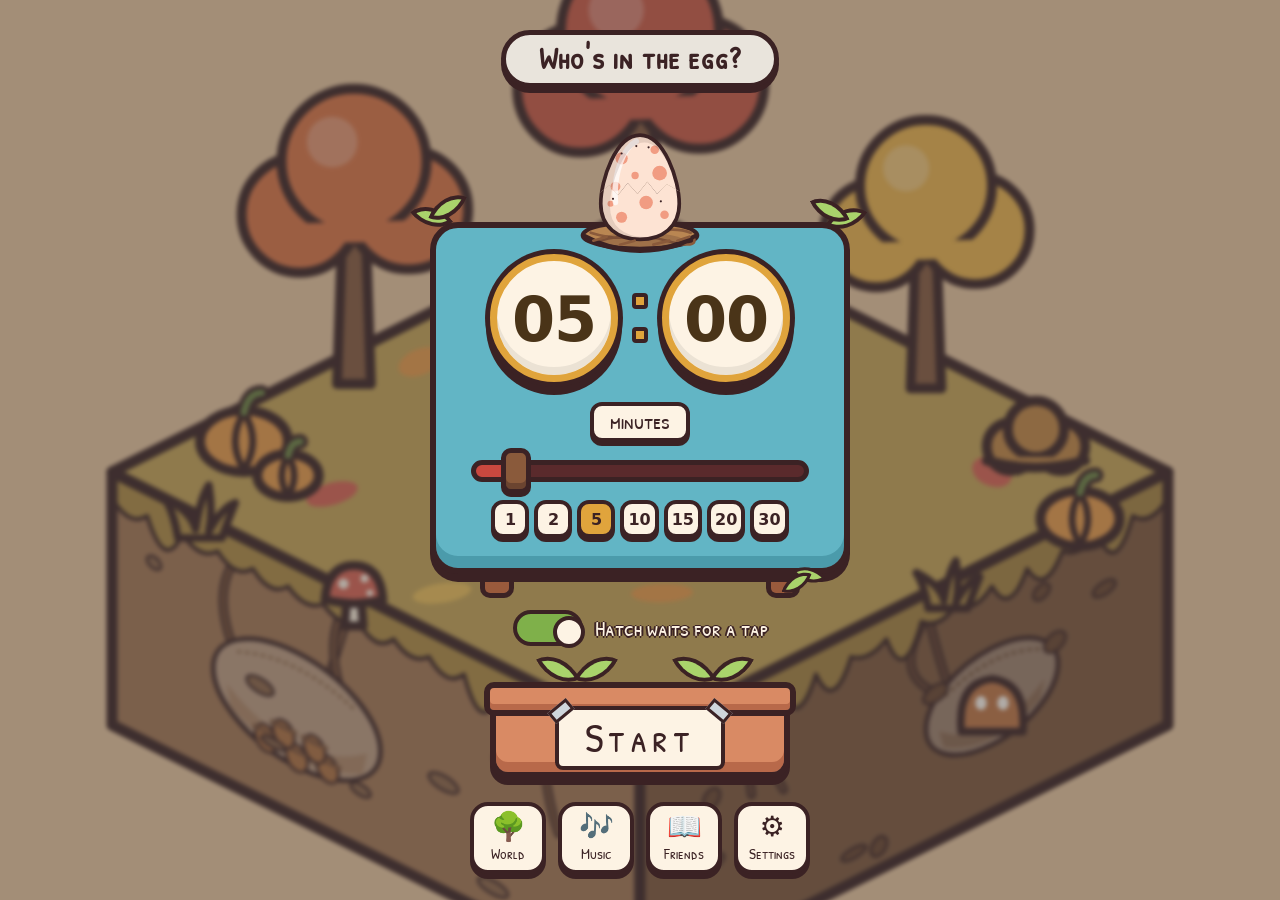
==== index.html @ 357c9537 "Add pluggable hatch-style system for shell break animations - js/shellfx.js: registry + documented c" ====
<!doctype html>
<html lang="en">
<head>
  <meta charset="utf-8">
  <meta name="viewport" content="width=device-width, initial-scale=1, viewport-fit=cover, user-scalable=no">
  <meta name="theme-color" content="#5e6f55">
  <meta name="apple-mobile-web-app-capable" content="yes">
  <meta name="mobile-web-app-capable" content="yes">
  <meta name="apple-mobile-web-app-status-bar-style" content="black-translucent">
  <meta name="apple-mobile-web-app-title" content="Get Cracking">
  <meta name="description" content="A wordless visual timer for little ones: watch the egg crack as time passes, then meet the friend inside.">
  <title>Get Cracking</title>
  <link rel="manifest" href="manifest.webmanifest">
  <link rel="icon" href="icons/icon.svg" type="image/svg+xml">
  <link rel="apple-touch-icon" href="icons/icon-192.png">
  <link rel="stylesheet" href="css/app.css">
</head>
<body>
  <!-- ============================================== SETUP ============ -->
  <section id="setup" class="screen active" aria-label="Set the timer">
    <svg class="setup-bg" aria-hidden="true"></svg>
    <div class="setup-scrim"></div>

    <div class="setup-inner">
      <h1 class="pill title-pill">Who's in the egg?</h1>

      <div class="timer-box">
        <div class="perch" aria-hidden="true">
          <svg class="perch-egg" viewBox="-110 -205 220 225"></svg>
        </div>
        <div class="sprout sprout-tl" aria-hidden="true"></div>
        <div class="sprout sprout-tr" aria-hidden="true"></div>
        <div class="sprout sprout-br" aria-hidden="true"></div>

        <div class="dials">
          <button class="dial" id="dial-min" aria-label="Minutes"><span>05</span></button>
          <div class="colon" aria-hidden="true"><i></i><i></i></div>
          <button class="dial" id="dial-sec" aria-label="Seconds — tap to change"><span>00</span></button>
        </div>
        <div class="label-tag" id="min-label">minutes</div>
        <input type="range" id="min-slider" min="0" max="60" step="1" value="5" aria-label="Minutes">
        <div class="presets" role="group" aria-label="Quick times">
          <button data-min="1">1</button><button data-min="2">2</button><button data-min="5">5</button>
          <button data-min="10">10</button><button data-min="15">15</button><button data-min="20">20</button><button data-min="30">30</button>
        </div>
        <div class="box-feet" aria-hidden="true"><i></i><i></i></div>
      </div>

      <label class="toggle-row">
        <input type="checkbox" id="quick-tap">
        <span class="switch" aria-hidden="true"></span>
        <span class="toggle-text" id="quick-tap-text">Hatch waits for a tap</span>
      </label>

      <button class="planter" id="start-btn">
        <span class="planter-sprouts" aria-hidden="true"><i></i><i></i></span>
        <span class="planter-label">Start</span>
      </button>

      <nav class="quick-icons" aria-label="Options">
        <button class="icon-btn" id="btn-world" aria-label="Choose world"><span class="ico">🌳</span><small>World</small></button>
        <button class="icon-btn" id="btn-sound" aria-label="Choose music"><span class="ico">🎶</span><small>Music</small></button>
        <button class="icon-btn" id="btn-book" aria-label="Friend book"><span class="ico">📖</span><small>Friends</small></button>
        <button class="icon-btn" id="btn-settings" aria-label="Grown-up settings"><span class="ico">⚙️</span><small>Settings</small></button>
      </nav>
    </div>
  </section>

  <!-- ============================================== TIMER ============ -->
  <section id="timer" class="screen" aria-label="Timer">
    <svg class="stage" id="stage" preserveAspectRatio="xMidYMid meet" aria-hidden="true"></svg>

    <div class="pill hatch-pill" id="hatch-pill" aria-live="polite"></div>
    <div class="pill time-pill" id="time-pill" aria-hidden="true">5:00</div>
    <div class="tap-hint" id="tap-hint" aria-hidden="true">👆</div>

    <div class="next-card" id="next-card" aria-live="polite">
      <div class="next-icon" id="next-icon">🧸</div>
      <div><small>Next up</small><strong id="next-text">Tidy-up time</strong></div>
    </div>

    <!-- grown-up lock: hold to open the parent tray -->
    <button class="lock-btn" id="lock-btn" aria-label="Grown-ups: hold to open controls">
      <svg viewBox="0 0 48 48" class="hold-ring" aria-hidden="true"><circle cx="24" cy="24" r="21" pathLength="1"/></svg>
      <span>🔒</span>
    </button>
    <div class="lock-tip" id="lock-tip">Grown-ups: press &amp; hold</div>

    <div class="kid-controls" id="kid-controls">
      <button class="round-btn" id="kc-minus" aria-label="One minute less">−1</button>
      <button class="round-btn" id="kc-plus" aria-label="One minute more">+1</button>
      <button class="round-btn" id="kc-pause" aria-label="Pause">❚❚</button>
    </div>

    <button class="hold-btn" id="again-btn" aria-label="Hold for a new egg">
      <svg viewBox="0 0 48 48" class="hold-ring" aria-hidden="true"><circle cx="24" cy="24" r="21" pathLength="1"/></svg>
      <span>🥚</span><b>Hold for a new egg</b>
    </button>

    <div class="tray" id="tray" role="dialog" aria-label="Grown-up controls">
      <div class="tray-title">Grown-up controls</div>
      <div class="tray-btns">
        <button data-act="pause"><span>❚❚</span>Pause</button>
        <button data-act="minus"><span>−1</span>Minute</button>
        <button data-act="plus"><span>+1</span>Minute</button>
        <button data-act="hatch"><span>🐣</span>Hatch now</button>
        <button data-act="again"><span>🔁</span>New egg</button>
        <button data-act="stop" class="danger"><span>■</span>Stop</button>
      </div>
      <button class="tray-close" data-act="close" aria-label="Close">✕</button>
    </div>
  </section>

  <!-- ============================================== SHEETS =========== -->
  <div class="sheet-backdrop" id="sheet-backdrop"></div>
  <section class="sheet" id="sheet" role="dialog" aria-modal="true" aria-labelledby="sheet-title">
    <header><h2 id="sheet-title">Settings</h2><button class="sheet-close" id="sheet-close" aria-label="Close">✕</button></header>
    <div class="sheet-body" id="sheet-body"></div>
  </section>

  <noscript><p class="noscript">Get Cracking needs JavaScript to hatch eggs.</p></noscript>

  <script src="js/util.js"></script>
  <script src="js/animals.js"></script>
  <script src="js/egg.js"></script>
  <script src="js/shellfx.js"></script>
  <script src="js/hatch/roll.js"></script>
  <script src="js/hatch/boom.js"></script>
  <script src="js/hatch/crumble.js"></script>
  <script src="js/scenes.js"></script>
  <script src="js/audio.js"></script>
  <script src="js/store.js"></script>
  <script src="js/app.js"></script>
</body>
</html>
---- css/app.css ----
/* Get Cracking — styles
   Visual language: chunky dark outlines, flat warm fills, toy-like buttons
   with an offset "3D" shadow, hand-lettered caps for labels. */

@font-face { font-family: 'Fredoka'; src: url('../fonts/fredoka.woff2') format('woff2'); font-weight: 300 700; font-display: swap; }
@font-face { font-family: 'Patrick Hand SC'; src: url('../fonts/patrick-hand-sc.woff2') format('woff2'); font-weight: 400; font-display: swap; }

:root {
  --out: #3b2224;
  --cream: #fdf3e4;
  --paper: #efe7da;
  --teal: #62b5c5;
  --teal-dk: #4b9bab;
  --gold: #e0a43c;
  --ink: #4a3418;
  --clay: #d98a64;
  --clay-dk: #b8694a;
  --leaf: #a9d36b;
  --leaf-dk: #7fb04a;
  --berry: #c9483f;
  --scene-bg: #5e6f55;
  --hold: 1.5s;
  --hand: 'Patrick Hand SC', 'Fredoka', 'Chalkboard SE', 'Comic Sans MS', system-ui, sans-serif;
  --round: 'Fredoka', ui-rounded, 'Nunito', 'Arial Rounded MT Bold', system-ui, sans-serif;
  --safe-b: env(safe-area-inset-bottom, 0px);
  --safe-t: env(safe-area-inset-top, 0px);
}

* { box-sizing: border-box; -webkit-tap-highlight-color: transparent; }
html, body { margin: 0; height: 100%; overflow: hidden; }
body {
  background: var(--scene-bg);
  color: var(--out);
  font-family: var(--round);
  -webkit-user-select: none; user-select: none;
  -webkit-touch-callout: none;
  touch-action: manipulation;
  overscroll-behavior: none;
  transition: background-color .6s;
}
button { font: inherit; color: inherit; cursor: pointer; }
button:focus-visible, input:focus-visible { outline: 4px solid #fff; outline-offset: 3px; }

.screen { position: fixed; inset: 0; display: none; }
.screen.active { display: block; }

/* ---------------------------------------------------------------- pills */
.pill {
  font-family: var(--hand);
  background: #e9e4dc;
  border: 5px solid var(--out);
  border-radius: 999px;
  box-shadow: 0 5px 0 var(--out);
  padding: .25em 1.1em .3em;
  letter-spacing: .04em;
  text-align: center;
  line-height: 1.05;
}

/* =============================================================== SETUP */
#setup { overflow: hidden; }
.setup-bg { position: absolute; inset: -20px; width: calc(100% + 40px); height: calc(100% + 40px); filter: blur(2px) saturate(.85); }
.setup-scrim { position: absolute; inset: 0; background: rgba(70, 62, 60, .42); }
.setup-inner {
  position: absolute; left: 50%; top: 0;
  width: min(92vw, 420px);
  transform-origin: 50% 0;
  transform: translateX(-50%) scale(var(--fit, 1));
  display: flex; flex-direction: column; align-items: center;
  padding: calc(18px + var(--safe-t)) 0 calc(14px + var(--safe-b));
  gap: 14px;
}
.title-pill { font-size: 30px; margin: 0 0 120px; max-width: 100%; }

.timer-box {
  position: relative;
  width: 100%;
  background: var(--teal);
  border: 6px solid var(--out);
  border-radius: 28px;
  box-shadow: 0 8px 0 var(--out), inset 0 -12px 0 var(--teal-dk);
  padding: 26px 20px 30px;
  display: flex; flex-direction: column; align-items: center; gap: 14px;
}
.perch { position: absolute; left: 50%; bottom: calc(100% - 22px); transform: translateX(-50%); width: 150px; height: 150px; pointer-events: none; }
.perch-egg { width: 100%; height: 100%; overflow: visible; pointer-events: auto; cursor: pointer; }
.box-feet { position: absolute; left: 0; right: 0; bottom: -30px; display: flex; justify-content: space-between; padding: 0 44px; z-index: -1; }
.box-feet i { width: 34px; height: 26px; background: #9a5a3c; border: 5px solid var(--out); border-top: none; border-radius: 0 0 10px 10px; }

.sprout { position: absolute; width: 44px; height: 30px; pointer-events: none; }
.sprout::before, .sprout::after {
  content: ''; position: absolute; width: 20px; height: 26px; background: var(--leaf);
  border: 4px solid var(--out); border-radius: 0 100% 0 100%;
}
.sprout::before { left: 2px; bottom: 0; transform: rotate(-20deg); }
.sprout::after { left: 20px; bottom: 4px; transform: rotate(40deg) scaleX(-1); border-radius: 0 100% 0 100%; }
.sprout-tl { left: -20px; top: -26px; transform: rotate(-18deg); }
.sprout-tr { right: -18px; top: -24px; transform: rotate(14deg) scaleX(-1); }
.sprout-br { right: 18px; bottom: -22px; transform: rotate(160deg) scale(.8); }

.dials { display: flex; align-items: center; justify-content: center; gap: 14px; }
.dial {
  width: clamp(96px, 30vw, 128px); aspect-ratio: 1; border-radius: 50%;
  background: var(--cream);
  border: 7px solid var(--gold);
  box-shadow: 0 0 0 5px var(--out), 0 9px 0 4px var(--out), inset 0 -8px 0 rgba(0,0,0,.07);
  display: grid; place-items: center; padding: 0;
  transition: transform .12s;
}
.dial:active { transform: translateY(3px) scale(.97); }
.dial span { font-family: var(--round); font-weight: 700; font-size: clamp(44px, 13vw, 62px); color: var(--ink); letter-spacing: -.02em; line-height: 1; padding-top: 4px; }
.colon { display: flex; flex-direction: column; gap: 18px; }
.colon i { width: 16px; height: 16px; background: var(--gold); border: 4px solid var(--out); border-radius: 4px; }
.label-tag { font-family: var(--hand); font-size: 22px; background: var(--cream); border: 4px solid var(--out); border-radius: 12px; padding: 0 16px 2px; box-shadow: 0 4px 0 var(--out); margin-top: 6px; }

input[type=range] {
  -webkit-appearance: none; appearance: none; width: 92%; height: 22px; border-radius: 99px;
  border: 5px solid var(--out);
  background: linear-gradient(90deg, var(--berry) 0 var(--p, 10%), #5a2a2c var(--p, 10%) 100%);
  margin: 4px 0;
}
input[type=range]::-webkit-slider-thumb {
  -webkit-appearance: none; width: 30px; height: 46px; border-radius: 10px;
  background: #8a5a3b; border: 5px solid var(--out); box-shadow: inset 0 -6px 0 #6b4430, 0 3px 0 var(--out); cursor: grab;
}
input[type=range]::-moz-range-thumb { width: 22px; height: 38px; border-radius: 10px; background: #8a5a3b; border: 5px solid var(--out); cursor: grab; }

.presets { display: flex; flex-wrap: wrap; justify-content: center; gap: 5px; }
.presets button {
  font-family: var(--round); font-weight: 600; font-size: 16px; min-width: 38px; height: 38px; padding: 0 4px; border-radius: 12px;
  background: var(--cream); border: 4px solid var(--out); box-shadow: 0 4px 0 var(--out);
  transition: transform .08s, box-shadow .08s;
}
.presets button.on { background: var(--gold); }
.presets button:active, .icon-btn:active, .planter:active, .round-btn:active, .opt:active { transform: translateY(3px); box-shadow: 0 1px 0 var(--out); }

.toggle-row { display: flex; align-items: center; gap: 12px; margin-top: 22px; cursor: pointer; }
.toggle-row input { position: absolute; opacity: 0; pointer-events: none; }
.switch { position: relative; width: 70px; height: 36px; border-radius: 99px; background: #8d8784; border: 4px solid var(--out); flex: none; transition: background .2s; }
.switch::after { content: ''; position: absolute; top: 2px; left: 2px; width: 24px; height: 24px; border-radius: 50%; background: var(--cream); border: 4px solid var(--out); transition: transform .2s cubic-bezier(.4,1.6,.6,1); }
input:checked + .switch { background: var(--leaf-dk); }
input:checked + .switch::after { transform: translateX(34px); }
.toggle-text { font-family: var(--hand); font-size: 22px; color: var(--cream); text-shadow: 0 2px 0 var(--out), 0 -1px 0 var(--out), 2px 0 0 var(--out), -2px 0 0 var(--out); }

.planter {
  position: relative; margin-top: 22px;
  width: min(74%, 300px); height: 96px;
  background: var(--clay); border: 6px solid var(--out); border-radius: 12px 12px 18px 18px;
  box-shadow: 0 7px 0 var(--out), inset 0 -10px 0 var(--clay-dk);
  display: grid; place-items: center; padding: 0;
  clip-path: none;
  transition: transform .08s, box-shadow .08s;
}
.planter::before { content: ''; position: absolute; left: -12px; right: -12px; top: -6px; height: 22px; background: var(--clay); border: 6px solid var(--out); border-radius: 10px; box-shadow: inset 0 -6px 0 var(--clay-dk); }
.planter-label {
  position: relative; top: 8px;
  font-family: var(--hand); font-size: 40px; letter-spacing: .12em; padding: 0 26px 2px;
  background: var(--cream); border: 4px solid var(--out); border-radius: 8px;
}
.planter-label::before, .planter-label::after { content: ''; position: absolute; width: 18px; height: 8px; background: #cfd6dc; border: 3px solid var(--out); top: -6px; }
.planter-label::before { left: -10px; transform: rotate(-40deg); }
.planter-label::after { right: -10px; transform: rotate(40deg); }
.planter-sprouts { position: absolute; top: -42px; left: 0; right: 0; height: 40px; pointer-events: none; }
.planter-sprouts i { position: absolute; bottom: 0; width: 54px; height: 40px; }
.planter-sprouts i:first-child { left: 18%; } .planter-sprouts i:last-child { right: 16%; }
.planter-sprouts i::before, .planter-sprouts i::after { content: ''; position: absolute; bottom: 0; width: 22px; height: 30px; background: var(--leaf); border: 4px solid var(--out); border-radius: 0 100% 0 100%; transform-origin: bottom; animation: sprout-sway 3s ease-in-out infinite; }
.planter-sprouts i::before { left: 4px; transform: rotate(-28deg); }
.planter-sprouts i::after { left: 24px; transform: rotate(28deg) scaleX(-1); animation-delay: -1.5s; }
@keyframes sprout-sway { 50% { rotate: 6deg; } }

.quick-icons { display: flex; gap: 12px; margin-top: 10px; }
.icon-btn {
  width: 76px; height: 72px; border-radius: 18px; background: var(--cream); border: 4px solid var(--out); box-shadow: 0 5px 0 var(--out);
  display: flex; flex-direction: column; align-items: center; justify-content: center; gap: 0; padding: 0;
}
.icon-btn .ico { font-size: 28px; line-height: 1.1; }
.icon-btn small { font-family: var(--hand); font-size: 15px; }

/* =============================================================== TIMER */
#timer { background: var(--scene-bg); }
.stage { position: absolute; inset: 0; width: 100%; height: 100%; touch-action: none; }

.hatch-pill {
  position: absolute; top: calc(18px + var(--safe-t)); left: 50%; transform: translate(-50%, -160%) scale(.6);
  font-size: clamp(28px, 7vw, 44px); white-space: nowrap; opacity: 0; pointer-events: none;
  transition: transform .5s cubic-bezier(.3,1.6,.5,1), opacity .3s;
}
.hatch-pill.show { transform: translate(-50%, 0) scale(1); opacity: 1; }
.time-pill {
  position: absolute; top: calc(14px + var(--safe-t)); right: 14px; font-family: var(--round); font-weight: 600; font-size: 18px;
  padding: 2px 12px; border-width: 3px; box-shadow: 0 3px 0 var(--out); opacity: .7; pointer-events: none;
}
.time-pill.hide { display: none; }
.tap-hint { position: absolute; left: 50%; top: 58%; font-size: 54px; pointer-events: none; opacity: 0; transform: translateX(10px); filter: drop-shadow(0 3px 0 var(--out)); }
.tap-hint.show { opacity: 1; animation: tap-bob 1.1s ease-in-out infinite; }
@keyframes tap-bob { 50% { transform: translate(10px, -16px) rotate(-8deg); } }

.lock-btn, .hold-btn {
  position: absolute; border: 4px solid var(--out); background: rgba(253, 243, 228, .78); box-shadow: 0 4px 0 var(--out);
  display: grid; place-items: center; padding: 0;
}
.lock-btn { left: 16px; bottom: calc(16px + var(--safe-b)); width: 58px; height: 58px; border-radius: 50%; opacity: .55; font-size: 24px; touch-action: none; }
.lock-btn.holding, .lock-btn:focus-visible { opacity: 1; }
.hold-ring { position: absolute; inset: -9px; width: calc(100% + 18px); height: calc(100% + 18px); transform: rotate(-90deg); pointer-events: none; }
.hold-ring circle { fill: none; stroke: var(--gold); stroke-width: 5; stroke-linecap: round; stroke-dasharray: 0 1; transition: stroke-dasharray .2s; }
.holding .hold-ring circle { stroke-dasharray: 1 1; transition: stroke-dasharray var(--hold) linear; }
.lock-tip {
  position: absolute; left: 86px; bottom: calc(26px + var(--safe-b)); font-family: var(--hand); font-size: 18px; color: var(--cream);
  background: rgba(59, 34, 36, .82); padding: 4px 12px; border-radius: 10px; opacity: 0; transform: translateX(-8px); transition: .25s; pointer-events: none;
}
.lock-tip.show { opacity: 1; transform: none; }

.kid-controls { position: absolute; right: 16px; bottom: calc(16px + var(--safe-b)); display: flex; gap: 10px; }
.round-btn { width: 60px; height: 60px; border-radius: 50%; background: var(--cream); border: 4px solid var(--out); box-shadow: 0 4px 0 var(--out); font-weight: 700; font-size: 20px; padding: 0; }
.kid-controls .hidden { display: none; }

.hold-btn {
  left: 50%; bottom: calc(18px + var(--safe-b)); transform: translateX(-50%) translateY(140%);
  height: 60px; border-radius: 999px; padding: 0 22px 0 16px; display: flex; gap: 10px; align-items: center;
  font-family: var(--hand); font-size: 20px; transition: transform .45s cubic-bezier(.3,1.4,.5,1); touch-action: none;
}
.hold-btn > span { font-size: 26px; }
.hold-btn .hold-ring { inset: -8px; width: calc(100% + 16px); height: calc(100% + 16px); transform: none; }
.hold-btn .hold-ring circle { display: none; }
.hold-btn::after { content: ''; position: absolute; left: 0; bottom: 0; height: 6px; width: 0; background: var(--gold); border-radius: 99px; transition: width .2s; }
.hold-btn.holding::after { width: 100%; transition: width var(--hold) linear; }
.hold-btn.show { transform: translateX(-50%) translateY(0); }

.next-card {
  position: absolute; left: 50%; bottom: calc(96px + var(--safe-b)); transform: translate(-50%, 30px) scale(.8); opacity: 0;
  display: flex; align-items: center; gap: 14px; padding: 10px 22px 10px 12px;
  background: var(--cream); border: 5px solid var(--out); border-radius: 22px; box-shadow: 0 6px 0 var(--out);
  transition: .5s cubic-bezier(.3,1.5,.5,1); pointer-events: none; max-width: 92vw;
}
.next-card.show { opacity: 1; transform: translate(-50%, 0) scale(1); }
.next-icon { width: 64px; height: 64px; border-radius: 16px; background: #e9e4dc; border: 4px solid var(--out); display: grid; place-items: center; font-size: 36px; overflow: hidden; flex: none; }
.next-icon img { width: 100%; height: 100%; object-fit: cover; }
.next-card small { display: block; font-family: var(--hand); font-size: 16px; opacity: .7; }
.next-card strong { font-family: var(--hand); font-size: 28px; font-weight: 400; line-height: 1; }

.tray {
  position: absolute; left: 50%; bottom: calc(12px + var(--safe-b)); width: min(94vw, 560px);
  transform: translate(-50%, 130%); transition: transform .35s cubic-bezier(.3,1.2,.5,1);
  background: var(--paper); border: 5px solid var(--out); border-radius: 26px; box-shadow: 0 7px 0 var(--out);
  padding: 14px 16px 18px; z-index: 5;
}
.tray.show { transform: translate(-50%, 0); }
.tray-title { font-family: var(--hand); font-size: 22px; text-align: center; margin-bottom: 10px; }
.tray-btns { display: grid; grid-template-columns: repeat(3, 1fr); gap: 10px; }
.tray-btns button {
  height: 74px; border-radius: 16px; background: var(--cream); border: 4px solid var(--out); box-shadow: 0 4px 0 var(--out);
  display: flex; flex-direction: column; align-items: center; justify-content: center; font-family: var(--hand); font-size: 17px; line-height: 1;
}
.tray-btns button span { font-family: var(--round); font-weight: 700; font-size: 24px; margin-bottom: 4px; }
.tray-btns button.danger { background: #f6c9bd; }
.tray-btns button[hidden] { display: none; }
.tray-close { position: absolute; right: 10px; top: 8px; width: 40px; height: 40px; border-radius: 50%; border: 3px solid var(--out); background: var(--cream); font-size: 18px; padding: 0; }

/* =============================================================== SHEETS */
.sheet-backdrop { position: fixed; inset: 0; background: rgba(40, 30, 30, .5); opacity: 0; pointer-events: none; transition: opacity .3s; z-index: 10; }
.sheet-backdrop.show { opacity: 1; pointer-events: auto; }
.sheet {
  position: fixed; left: 50%; bottom: 0; width: min(100vw, 620px); max-height: 92vh; height: 92vh;
  transform: translate(-50%, 105%); transition: transform .38s cubic-bezier(.3,1.1,.5,1);
  background: var(--paper); border: 5px solid var(--out); border-bottom: none; border-radius: 30px 30px 0 0;
  z-index: 11; display: flex; flex-direction: column; -webkit-user-select: text; user-select: text;
}
.sheet.show { transform: translate(-50%, 0); }
.sheet header { display: flex; align-items: center; justify-content: space-between; padding: 16px 20px 8px; }
.sheet h2 { font-family: var(--hand); font-weight: 400; font-size: 32px; margin: 0; }
.sheet-close { width: 46px; height: 46px; border-radius: 50%; border: 4px solid var(--out); background: var(--cream); box-shadow: 0 3px 0 var(--out); font-size: 20px; padding: 0; }
.sheet-body { overflow-y: auto; padding: 0 20px calc(30px + var(--safe-b)); -webkit-overflow-scrolling: touch; }
.sec { margin: 14px 0 24px; }
.sec h3 { font-family: var(--hand); font-weight: 400; font-size: 24px; margin: 0 0 4px; }
.sec p.hint { margin: 0 0 10px; font-size: 14px; opacity: .75; line-height: 1.35; }
.opts { display: flex; flex-wrap: wrap; gap: 8px; }
.opt {
  display: inline-flex; align-items: center; gap: 6px; min-height: 44px; padding: 6px 14px; border-radius: 14px;
  background: var(--cream); border: 4px solid var(--out); box-shadow: 0 4px 0 var(--out); font-weight: 600; font-size: 15px;
}
.opt.on { background: var(--gold); }
.opt .play { margin-left: 4px; width: 28px; height: 28px; border-radius: 50%; border: 3px solid var(--out); background: #fff; font-size: 11px; display: grid; place-items: center; }
.row { display: flex; align-items: center; justify-content: space-between; gap: 12px; padding: 10px 0; border-bottom: 2px dashed rgba(59,34,36,.18); }
.row:last-child { border-bottom: none; }
.row label { font-weight: 600; }
.row .sub { display: block; font-weight: 400; font-size: 13px; opacity: .7; }
.row .toggle-row { margin: 0; }
.sheet input[type=range] { width: 160px; height: 18px; border-width: 4px; }
.sheet input[type=text] { font: inherit; font-size: 17px; padding: 8px 12px; border: 4px solid var(--out); border-radius: 12px; background: var(--cream); width: 100%; }

.scene-grid { display: grid; grid-template-columns: repeat(auto-fill, minmax(104px, 1fr)); gap: 10px; }
.scene-card { padding: 0; border: 4px solid var(--out); border-radius: 16px; overflow: hidden; background: var(--cream); box-shadow: 0 4px 0 var(--out); text-align: center; }
.scene-card svg { display: block; width: 100%; aspect-ratio: 5 / 5; }
.scene-card span { display: block; font-family: var(--hand); font-size: 15px; padding: 2px 4px 5px; }
.scene-card.on { outline: 5px solid var(--gold); outline-offset: 2px; }
.scene-card .rand { display: grid; place-items: center; aspect-ratio: 1; font-size: 40px; background: repeating-conic-gradient(#e9e4dc 0 25%, #f6efe4 0 50%) 50% / 28px 28px; }

.style-preview { display: block; width: 100%; max-width: 360px; margin: 12px auto 0; background: #9fcdc4; border: 4px solid var(--out); border-radius: 18px; cursor: pointer; }
.photo-grid { display: flex; flex-wrap: wrap; gap: 10px; }
.photo { position: relative; width: 78px; height: 78px; border-radius: 50%; border: 4px solid var(--out); overflow: hidden; background: #ddd; }
.photo img { width: 100%; height: 100%; object-fit: cover; }
.photo button { position: absolute; right: -2px; top: -2px; width: 28px; height: 28px; border-radius: 50%; border: 3px solid var(--out); background: #fff; font-size: 12px; padding: 0; }
.photo-add { width: 78px; height: 78px; border-radius: 50%; border: 4px dashed var(--out); background: transparent; font-size: 30px; display: grid; place-items: center; }

.emoji-row { display: flex; flex-wrap: wrap; gap: 6px; margin-top: 8px; }
.emoji-row button { width: 46px; height: 46px; font-size: 24px; border-radius: 12px; border: 3px solid var(--out); background: var(--cream); padding: 0; }
.emoji-row button.on { background: var(--gold); }

.book-grid { display: grid; grid-template-columns: repeat(auto-fill, minmax(96px, 1fr)); gap: 10px; }
.book-card { background: var(--cream); border: 4px solid var(--out); border-radius: 16px; text-align: center; padding: 4px 2px 6px; box-shadow: 0 4px 0 var(--out); position: relative; }
.book-card svg { width: 100%; aspect-ratio: 1; display: block; }
.book-card span { font-family: var(--hand); font-size: 15px; display: block; line-height: 1; }
.book-card.unseen svg { filter: brightness(0) opacity(.18); }
.book-card.unseen span { opacity: .45; }
.book-card b { position: absolute; top: 4px; right: 6px; font-size: 12px; background: var(--gold); border: 2px solid var(--out); border-radius: 99px; padding: 0 6px; }
.book-progress { font-family: var(--hand); font-size: 20px; margin: 0 0 12px; }

.noscript { position: fixed; inset: 0; display: grid; place-items: center; color: #fff; font-size: 20px; }

/* ====================================================== SVG: egg */
.egg-wobble, .egg-squash, .friend-anim, .critter, .c-squash { transform-box: view-box; transform-origin: 0 0; }
.egg-wobble[data-level="0"] { animation: egg-breathe 3.2s ease-in-out infinite; }
.egg-wobble[data-level="1"] { animation: egg-wobble 4.5s ease-in-out infinite; }
.egg-wobble[data-level="2"] { animation: egg-wobble2 2.8s ease-in-out infinite; }
.egg-wobble[data-level="3"] { animation: egg-hop 1.6s ease-in-out infinite; }
.ready .egg-wobble { animation: egg-ready 1.3s ease-in-out infinite !important; }
.paused .egg-wobble { animation-play-state: paused !important; }
@keyframes egg-breathe { 50% { transform: scale(1.025, .975); } }
@keyframes egg-wobble { 0%, 70%, 100% { transform: rotate(0); } 76% { transform: rotate(-4deg); } 84% { transform: rotate(3.5deg); } 92% { transform: rotate(-1.5deg); } }
@keyframes egg-wobble2 { 0%, 55%, 100% { transform: rotate(0); } 62% { transform: rotate(-7deg); } 72% { transform: rotate(6deg); } 82% { transform: rotate(-4deg); } 90% { transform: rotate(2deg); } }
@keyframes egg-hop { 0%, 40%, 100% { transform: translateY(0) rotate(0); } 50% { transform: translateY(0) scale(1.08, .92); } 62% { transform: translateY(-22px) rotate(-5deg) scale(.96, 1.05); } 74% { transform: translateY(0) rotate(4deg) scale(1.06, .94); } 86% { transform: rotate(-2deg); } }
@keyframes egg-ready { 0%, 100% { transform: rotate(0) scale(1); } 15% { transform: rotate(-8deg) scale(1.03, .97); } 30% { transform: rotate(7deg); } 45% { transform: rotate(-5deg) translateY(-8px); } 60% { transform: rotate(3deg); } 75% { transform: rotate(0) scale(1.05, .95); } }

.crack-main, .crack-branch { fill: none; stroke: var(--out); stroke-width: 4.5; stroke-linecap: round; stroke-linejoin: round; }
.crack-main { stroke-dasharray: 0 2; transition: stroke-dasharray .35s cubic-bezier(.2,1.4,.5,1); }
.crack-branch { stroke-dasharray: 0 2; transition: stroke-dasharray .3s ease-out; stroke-width: 3.5; }
.crack-branch.on { stroke-dasharray: 1 2; }
.crack-glow { opacity: 0; transition: opacity 1s; }
.crack-glow polyline { fill: none; stroke: #ffe680; stroke-width: 16; stroke-linecap: round; }
.crack-main-glow { stroke-dasharray: 0 2; }
.glowing .crack-glow { opacity: 1; animation: glow-throb 1.4s ease-in-out infinite; }
@keyframes glow-throb { 50% { opacity: .5; } }
.egg-hole { transform-box: fill-box; transform-origin: center; transform: scale(0); transition: transform .4s cubic-bezier(.3,1.8,.5,1); }
.peek .egg-hole { transform: scale(1); }
.egg-peek-eyes { transform-box: fill-box; transform-origin: center; animation: blink 3.6s infinite; }
.egg-edge { display: none; }
.hatched .egg-edge { display: inline; }
.hatched .egg-cracks, .hatched .egg-hole, .hatched .egg-halo, .hatched .egg-shadow { display: none; }
.egg-halo { opacity: 0; transition: opacity .6s; }
.ready .egg-halo { animation: halo 1.3s ease-in-out infinite; }
@keyframes halo { 50% { opacity: .75; } 0%, 100% { opacity: .35; } }
.egg-rays { opacity: 0; transform-box: fill-box; transform-origin: center; transform: scale(.2); transition: opacity .6s, transform 1s cubic-bezier(.3,1.5,.5,1); pointer-events: none; }
.hatched .egg-rays { opacity: .32; transform: scale(1); }
.egg-rays-spin { animation: spin 30s linear infinite; transform-box: view-box; transform-origin: 0 0; }
@keyframes spin { to { transform: rotate(360deg); } }
.egg-root { cursor: pointer; }
.zz { font-family: var(--round); font-weight: 700; fill: var(--cream); stroke: var(--out); stroke-width: 5px; paint-order: stroke; animation: zz 2.4s ease-in-out infinite; }
@keyframes zz { 0% { opacity: 0; transform: translate(0, 0); } 30% { opacity: 1; } 100% { opacity: 0; transform: translate(24px, -40px); } }

/* critter idle loop: a reward that lingers */
.idle .c-squash { animation: critter-hop 2.6s ease-in-out infinite; }
.idle .c-shadow { transform-box: fill-box; transform-origin: center; animation: shadow-pulse 2.6s ease-in-out infinite; }
@keyframes critter-hop {
  0%, 100% { transform: translateY(0) scale(1, 1); }
  10% { transform: translateY(0) scale(1.08, .92); }
  25% { transform: translateY(-26px) scale(.95, 1.06); }
  40% { transform: translateY(0) scale(1.08, .92); }
  50% { transform: translateY(0) scale(1, 1); }
  70% { transform: translateY(0) rotate(-3deg); }
  85% { transform: translateY(0) rotate(3deg); }
}
@keyframes shadow-pulse { 25% { transform: scale(.75); opacity: .1; } }
.c-eyes { transform-box: fill-box; transform-origin: center; animation: blink 4.2s infinite; }
@keyframes blink { 0%, 92%, 100% { transform: scaleY(1); } 95% { transform: scaleY(.1); } }
.idle .c-arm-r { transform-box: fill-box; transform-origin: 30% 20%; animation: wave 2.6s ease-in-out infinite; }
.idle .c-arm-l { transform-box: fill-box; transform-origin: 70% 20%; animation: wave-l 2.6s ease-in-out infinite; }
@keyframes wave { 55%, 100% { transform: rotate(0); } 62% { transform: rotate(-40deg); } 70% { transform: rotate(-10deg); } 78% { transform: rotate(-40deg); } 86% { transform: rotate(0); } }
@keyframes wave-l { 0%, 20%, 50%, 100% { transform: rotate(0); } 30% { transform: rotate(20deg); } }
.idle .c-ears { transform-box: fill-box; transform-origin: 50% 100%; animation: ears 2.6s ease-in-out infinite; }
@keyframes ears { 0%, 60%, 100% { transform: rotate(0); } 66% { transform: rotate(-4deg); } 74% { transform: rotate(4deg); } }
.idle .c-tail { transform-box: fill-box; transform-origin: 0% 100%; animation: wag .9s ease-in-out infinite alternate; }
@keyframes wag { to { transform: rotate(-12deg); } }

/* ====================================================== SVG: scenes */
.sway { transform-box: fill-box; transform-origin: 50% 100%; animation: sway var(--sd, 6s) ease-in-out infinite; }
@keyframes sway { 0%, 100% { transform: rotate(-1.2deg); } 50% { transform: rotate(1.2deg); } }
.sea-sway { transform-box: fill-box; transform-origin: 50% 100%; animation: sea-sway var(--sd, 4s) ease-in-out infinite; }
@keyframes sea-sway { 0%, 100% { transform: skewX(-7deg); } 50% { transform: skewX(7deg); } }
.bob { animation: bob var(--bd, 3s) ease-in-out infinite; }
@keyframes bob { 50% { transform: translateY(-3px); } }
.flicker { animation: flicker 1.8s ease-in-out infinite; transform-box: fill-box; transform-origin: 50% 100%; }
@keyframes flicker { 0%, 100% { opacity: 1; transform: scale(1); } 30% { opacity: .75; transform: scale(.92, 1.05); } 60% { opacity: .95; transform: scale(1.05, .95); } }
.glow-pulse { animation: glow-pulse 3s ease-in-out infinite; }
@keyframes glow-pulse { 50% { opacity: .65; } }
.twinkle { animation: twinkle var(--td, 3s) ease-in-out infinite; }
@keyframes twinkle { 50% { opacity: .2; } }
.drift { animation: drift var(--dd, 60s) ease-in-out infinite alternate; }
@keyframes drift { to { transform: translateX(60px); } }
.sun-spin { transform-box: fill-box; transform-origin: center; animation: sun 5s ease-in-out infinite; }
@keyframes sun { 50% { transform: scale(1.06); } }
.moon-glow { transform-box: fill-box; transform-origin: center; animation: sun 4s ease-in-out infinite; }
.ripple { transform-box: fill-box; transform-origin: center; animation: ripple 3s ease-out infinite; }
@keyframes ripple { from { transform: scale(.3); opacity: 1; } to { transform: scale(2.2); opacity: 0; } }
.wave { stroke-dasharray: 20 14; animation: wave-dash 3s linear infinite; }
@keyframes wave-dash { to { stroke-dashoffset: -68; } }
.water-top { animation: glow-pulse 4s ease-in-out infinite; }
.swim { animation: swim var(--sd, 6s) ease-in-out infinite alternate; }
@keyframes swim { to { transform: translateX(var(--sx, 30px)); } }
.scuttle { animation: scuttle 4s ease-in-out infinite; }
@keyframes scuttle { 0%, 40%, 100% { transform: translateX(0); } 50%, 90% { transform: translateX(8px); } }
.glide { animation: glide 9s ease-in-out infinite alternate; }
@keyframes glide { to { transform: translate(-40px, 10px); } }
.blink { transform-box: fill-box; transform-origin: center; animation: blink 3.8s infinite; }
.burrow-critter:nth-child(2n) .blink { animation-delay: -1.7s; animation-duration: 5.1s; }
.flutter { animation: flutter 12s ease-in-out infinite; }
@keyframes flutter {
  0% { transform: translate(var(--fx), var(--fy)); }
  25% { transform: translate(calc(var(--fx) + 60px), calc(var(--fy) - 30px)); }
  50% { transform: translate(calc(var(--fx) + 20px), calc(var(--fy) - 60px)); }
  75% { transform: translate(calc(var(--fx) - 40px), calc(var(--fy) - 20px)); }
  100% { transform: translate(var(--fx), var(--fy)); }
}
.flap { transform-box: fill-box; transform-origin: center; animation: flap .25s ease-in-out infinite alternate; }
@keyframes flap { to { transform: scaleX(.35); } }

.p-firefly { animation: firefly var(--dur) ease-in-out infinite; }
@keyframes firefly {
  0%, 100% { transform: translate(0, 0); opacity: .1; }
  25% { transform: translate(calc(var(--dx) * .6), -18px); opacity: 1; }
  50% { transform: translate(var(--dx), 6px); opacity: .3; }
  75% { transform: translate(calc(var(--dx) * .2), -26px); opacity: 1; }
}
.p-rise { animation: rise var(--dur) linear infinite; }
@keyframes rise { from { transform: translate(0, 0); opacity: 0; } 15% { opacity: 1; } to { transform: translate(var(--dx), -380px); opacity: 0; } }
.p-fall { animation: fall var(--dur) linear infinite; }
@keyframes fall { from { transform: translate(0, 0) rotate(0); } to { transform: translate(var(--dx), 760px) rotate(540deg); } }

.scene-dark .egg-shadow { opacity: .35; }

@media (prefers-reduced-motion: reduce) {
  .particles, .tap-hint.show { animation: none !important; }
  .particles { display: none; }
  .sway, .sea-sway, .bob, .drift, .swim, .flutter, .glide, .scuttle, .idle .c-squash, .egg-wobble { animation: none !important; }
}
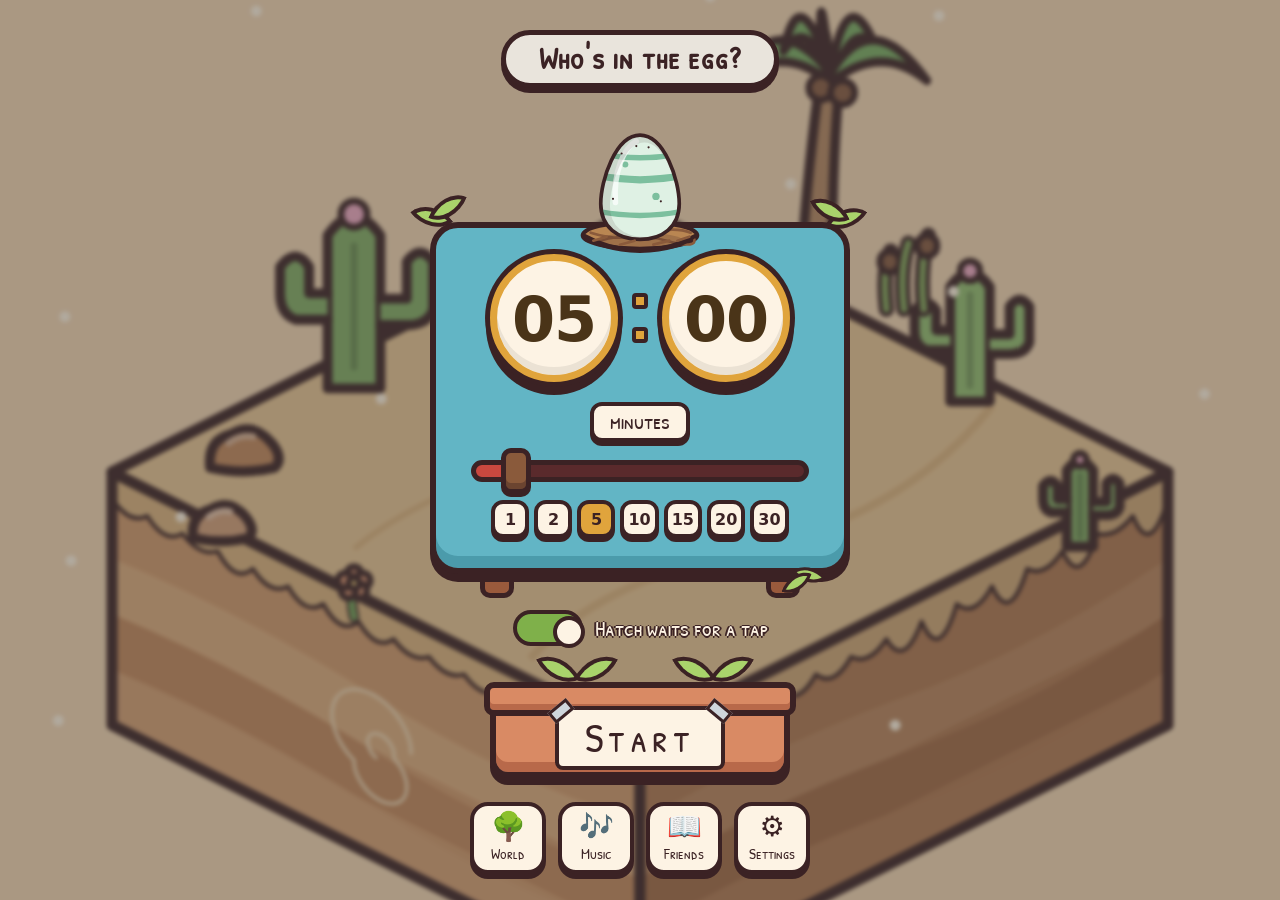
==== commit 89738e25: "Slop audit: remove dead code, fix bad assets and brief-parroting copy Dead code - intact egg was sti" ====
--- a/index.html
+++ b/index.html
@@ -12,7 +12,7 @@
   <title>Get Cracking</title>
   <link rel="manifest" href="manifest.webmanifest">
   <link rel="icon" href="icons/icon.svg" type="image/svg+xml">
-  <link rel="apple-touch-icon" href="icons/icon-192.png">
+  <link rel="apple-touch-icon" href="icons/apple-touch-icon.png">
   <link rel="stylesheet" href="css/app.css">
 </head>
 <body>
@@ -93,7 +93,6 @@
     </div>
 
     <button class="hold-btn" id="again-btn" aria-label="Hold for a new egg">
-      <svg viewBox="0 0 48 48" class="hold-ring" aria-hidden="true"><circle cx="24" cy="24" r="21" pathLength="1"/></svg>
       <span>🥚</span><b>Hold for a new egg</b>
     </button>
 
--- a/css/app.css
+++ b/css/app.css
@@ -191,9 +191,9 @@
   padding: 2px 12px; border-width: 3px; box-shadow: 0 3px 0 var(--out); opacity: .7; pointer-events: none;
 }
 .time-pill.hide { display: none; }
-.tap-hint { position: absolute; left: 50%; top: 58%; font-size: 54px; pointer-events: none; opacity: 0; transform: translateX(10px); filter: drop-shadow(0 3px 0 var(--out)); }
+.tap-hint { position: absolute; left: 0; top: 0; font-size: 54px; line-height: 1; pointer-events: none; opacity: 0; filter: drop-shadow(0 3px 0 var(--out)); }
 .tap-hint.show { opacity: 1; animation: tap-bob 1.1s ease-in-out infinite; }
-@keyframes tap-bob { 50% { transform: translate(10px, -16px) rotate(-8deg); } }
+@keyframes tap-bob { 50% { transform: translate(0, -14px) rotate(-8deg); } }
 
 .lock-btn, .hold-btn {
   position: absolute; border: 4px solid var(--out); background: rgba(253, 243, 228, .78); box-shadow: 0 4px 0 var(--out);
@@ -202,8 +202,8 @@
 .lock-btn { left: 16px; bottom: calc(16px + var(--safe-b)); width: 58px; height: 58px; border-radius: 50%; opacity: .55; font-size: 24px; touch-action: none; }
 .lock-btn.holding, .lock-btn:focus-visible { opacity: 1; }
 .hold-ring { position: absolute; inset: -9px; width: calc(100% + 18px); height: calc(100% + 18px); transform: rotate(-90deg); pointer-events: none; }
-.hold-ring circle { fill: none; stroke: var(--gold); stroke-width: 5; stroke-linecap: round; stroke-dasharray: 0 1; transition: stroke-dasharray .2s; }
-.holding .hold-ring circle { stroke-dasharray: 1 1; transition: stroke-dasharray var(--hold) linear; }
+.hold-ring circle { fill: none; stroke: var(--gold); stroke-width: 5; stroke-linecap: round; stroke-dasharray: 0 1; opacity: 0; transition: stroke-dasharray .2s, opacity .2s; }
+.holding .hold-ring circle { opacity: 1; stroke-dasharray: 1 1; transition: stroke-dasharray var(--hold) linear; }
 .lock-tip {
   position: absolute; left: 86px; bottom: calc(26px + var(--safe-b)); font-family: var(--hand); font-size: 18px; color: var(--cream);
   background: rgba(59, 34, 36, .82); padding: 4px 12px; border-radius: 10px; opacity: 0; transform: translateX(-8px); transition: .25s; pointer-events: none;
@@ -220,8 +220,6 @@
   font-family: var(--hand); font-size: 20px; transition: transform .45s cubic-bezier(.3,1.4,.5,1); touch-action: none;
 }
 .hold-btn > span { font-size: 26px; }
-.hold-btn .hold-ring { inset: -8px; width: calc(100% + 16px); height: calc(100% + 16px); transform: none; }
-.hold-btn .hold-ring circle { display: none; }
 .hold-btn::after { content: ''; position: absolute; left: 0; bottom: 0; height: 6px; width: 0; background: var(--gold); border-radius: 99px; transition: width .2s; }
 .hold-btn.holding::after { width: 100%; transition: width var(--hold) linear; }
 .hold-btn.show { transform: translateX(-50%) translateY(0); }
@@ -343,8 +341,6 @@
 .egg-hole { transform-box: fill-box; transform-origin: center; transform: scale(0); transition: transform .4s cubic-bezier(.3,1.8,.5,1); }
 .peek .egg-hole { transform: scale(1); }
 .egg-peek-eyes { transform-box: fill-box; transform-origin: center; animation: blink 3.6s infinite; }
-.egg-edge { display: none; }
-.hatched .egg-edge { display: inline; }
 .hatched .egg-cracks, .hatched .egg-hole, .hatched .egg-halo, .hatched .egg-shadow { display: none; }
 .egg-halo { opacity: 0; transition: opacity .6s; }
 .ready .egg-halo { animation: halo 1.3s ease-in-out infinite; }
@@ -357,7 +353,7 @@
 .zz { font-family: var(--round); font-weight: 700; fill: var(--cream); stroke: var(--out); stroke-width: 5px; paint-order: stroke; animation: zz 2.4s ease-in-out infinite; }
 @keyframes zz { 0% { opacity: 0; transform: translate(0, 0); } 30% { opacity: 1; } 100% { opacity: 0; transform: translate(24px, -40px); } }
 
-/* critter idle loop: a reward that lingers */
+/* hatched friend: idle hop / blink / wave / wag loop */
 .idle .c-squash { animation: critter-hop 2.6s ease-in-out infinite; }
 .idle .c-shadow { transform-box: fill-box; transform-origin: center; animation: shadow-pulse 2.6s ease-in-out infinite; }
 @keyframes critter-hop {
@@ -396,7 +392,7 @@
 @keyframes twinkle { 50% { opacity: .2; } }
 .drift { animation: drift var(--dd, 60s) ease-in-out infinite alternate; }
 @keyframes drift { to { transform: translateX(60px); } }
-.sun-spin { transform-box: fill-box; transform-origin: center; animation: sun 5s ease-in-out infinite; }
+.sun-pulse { transform-box: fill-box; transform-origin: center; animation: sun 5s ease-in-out infinite; }
 @keyframes sun { 50% { transform: scale(1.06); } }
 .moon-glow { transform-box: fill-box; transform-origin: center; animation: sun 4s ease-in-out infinite; }
 .ripple { transform-box: fill-box; transform-origin: center; animation: ripple 3s ease-out infinite; }
@@ -421,7 +417,7 @@
   100% { transform: translate(var(--fx), var(--fy)); }
 }
 .flap { transform-box: fill-box; transform-origin: center; animation: flap .25s ease-in-out infinite alternate; }
-@keyframes flap { to { transform: scaleX(.35); } }
+@keyframes flap { to { transform: scaleX(.3); } }
 
 .p-firefly { animation: firefly var(--dur) ease-in-out infinite; }
 @keyframes firefly {
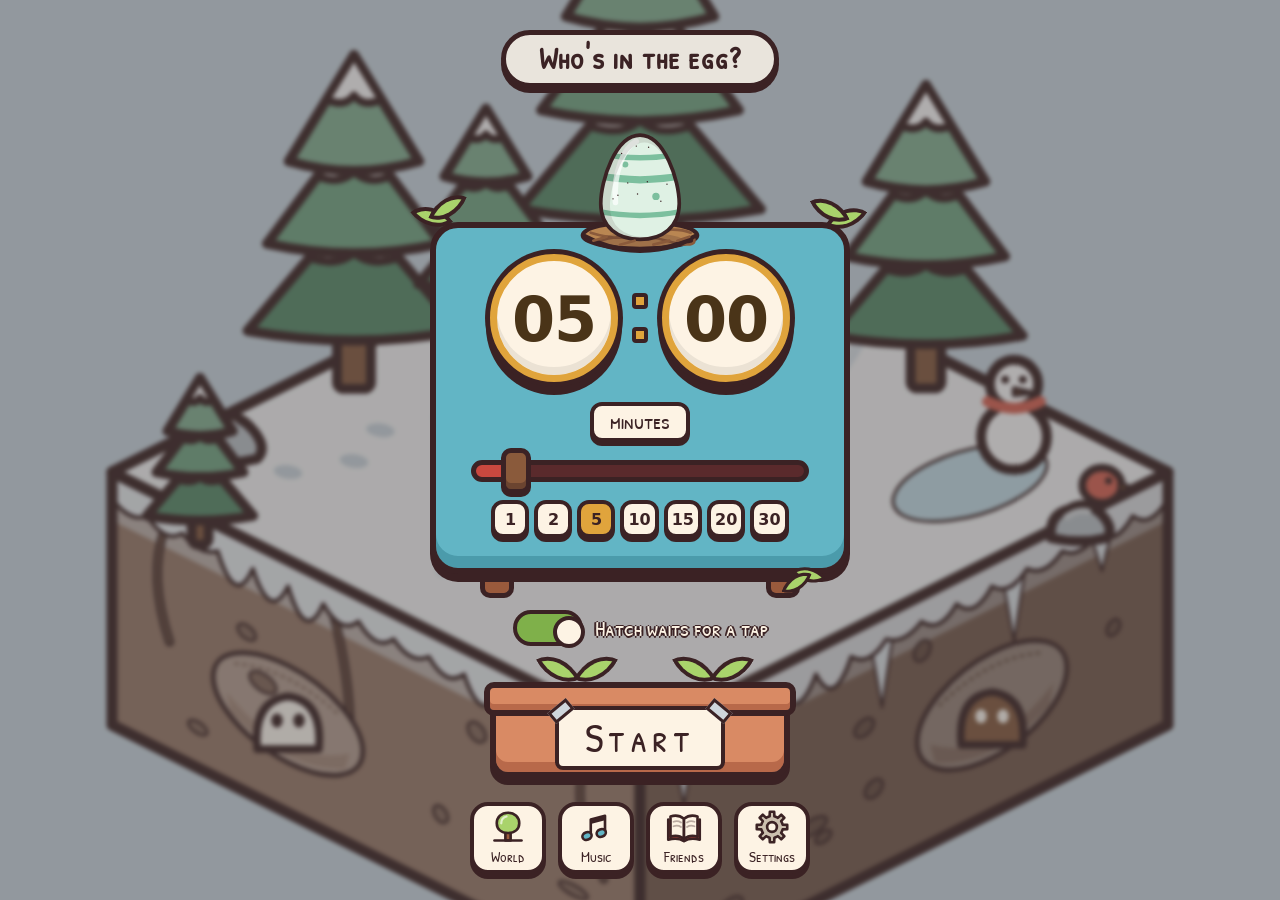
==== commit 982859fe: "Big centred clock, plain deepening cracks, drawn icons instead of emoji - Clock: the mm:ss pill move" ====
--- a/index.html
+++ b/index.html
@@ -58,10 +58,10 @@
       </button>
 
       <nav class="quick-icons" aria-label="Options">
-        <button class="icon-btn" id="btn-world" aria-label="Choose world"><span class="ico">🌳</span><small>World</small></button>
-        <button class="icon-btn" id="btn-sound" aria-label="Choose music"><span class="ico">🎶</span><small>Music</small></button>
-        <button class="icon-btn" id="btn-book" aria-label="Friend book"><span class="ico">📖</span><small>Friends</small></button>
-        <button class="icon-btn" id="btn-settings" aria-label="Grown-up settings"><span class="ico">⚙️</span><small>Settings</small></button>
+        <button class="icon-btn" id="btn-world" aria-label="Choose world"><span class="ico" data-icon="tree"></span><small>World</small></button>
+        <button class="icon-btn" id="btn-sound" aria-label="Choose music"><span class="ico" data-icon="notes"></span><small>Music</small></button>
+        <button class="icon-btn" id="btn-book" aria-label="Friend book"><span class="ico" data-icon="book"></span><small>Friends</small></button>
+        <button class="icon-btn" id="btn-settings" aria-label="Grown-up settings"><span class="ico" data-icon="gear"></span><small>Settings</small></button>
       </nav>
     </div>
   </section>
@@ -72,54 +72,55 @@
 
     <div class="pill hatch-pill" id="hatch-pill" aria-live="polite"></div>
     <div class="pill time-pill" id="time-pill" aria-hidden="true">5:00</div>
-    <div class="tap-hint" id="tap-hint" aria-hidden="true">👆</div>
+    <div class="tap-hint" id="tap-hint" aria-hidden="true" data-icon="tap"></div>
 
     <div class="next-card" id="next-card" aria-live="polite">
-      <div class="next-icon" id="next-icon">🧸</div>
+      <div class="next-icon" id="next-icon" data-icon="teddy"></div>
       <div><small>Next up</small><strong id="next-text">Tidy-up time</strong></div>
     </div>
 
     <!-- grown-up lock: hold to open the parent tray -->
     <button class="lock-btn" id="lock-btn" aria-label="Grown-ups: hold to open controls">
       <svg viewBox="0 0 48 48" class="hold-ring" aria-hidden="true"><circle cx="24" cy="24" r="21" pathLength="1"/></svg>
-      <span>🔒</span>
+      <span class="lock-ico" data-icon="lock"></span>
     </button>
     <div class="lock-tip" id="lock-tip">Grown-ups: press &amp; hold</div>
 
     <div class="kid-controls" id="kid-controls">
       <button class="round-btn" id="kc-minus" aria-label="One minute less">−1</button>
       <button class="round-btn" id="kc-plus" aria-label="One minute more">+1</button>
-      <button class="round-btn" id="kc-pause" aria-label="Pause">❚❚</button>
+      <button class="round-btn" id="kc-pause" aria-label="Pause" data-icon="pause"></button>
     </div>
 
     <button class="hold-btn" id="again-btn" aria-label="Hold for a new egg">
-      <span>🥚</span><b>Hold for a new egg</b>
+      <span data-icon="egg"></span><b>Hold for a new egg</b>
     </button>
 
     <div class="tray" id="tray" role="dialog" aria-label="Grown-up controls">
       <div class="tray-title">Grown-up controls</div>
       <div class="tray-btns">
-        <button data-act="pause"><span>❚❚</span>Pause</button>
+        <button data-act="pause"><span data-icon="pause"></span>Pause</button>
         <button data-act="minus"><span>−1</span>Minute</button>
         <button data-act="plus"><span>+1</span>Minute</button>
-        <button data-act="hatch"><span>🐣</span>Hatch now</button>
-        <button data-act="again"><span>🔁</span>New egg</button>
-        <button data-act="stop" class="danger"><span>■</span>Stop</button>
+        <button data-act="hatch"><span data-icon="hatch"></span>Hatch now</button>
+        <button data-act="again"><span data-icon="again"></span>New egg</button>
+        <button data-act="stop" class="danger"><span data-icon="stop"></span>Stop</button>
       </div>
-      <button class="tray-close" data-act="close" aria-label="Close">✕</button>
+      <button class="tray-close" data-act="close" aria-label="Close" data-icon="close"></button>
     </div>
   </section>
 
   <!-- ============================================== SHEETS =========== -->
   <div class="sheet-backdrop" id="sheet-backdrop"></div>
   <section class="sheet" id="sheet" role="dialog" aria-modal="true" aria-labelledby="sheet-title">
-    <header><h2 id="sheet-title">Settings</h2><button class="sheet-close" id="sheet-close" aria-label="Close">✕</button></header>
+    <header><h2 id="sheet-title">Settings</h2><button class="sheet-close" id="sheet-close" aria-label="Close" data-icon="close"></button></header>
     <div class="sheet-body" id="sheet-body"></div>
   </section>
 
   <noscript><p class="noscript">Get Cracking needs JavaScript to hatch eggs.</p></noscript>
 
   <script src="js/util.js"></script>
+  <script src="js/icons.js"></script>
   <script src="js/animals.js"></script>
   <script src="js/egg.js"></script>
   <script src="js/shellfx.js"></script>
--- a/css/app.css
+++ b/css/app.css
@@ -173,8 +173,12 @@
   width: 76px; height: 72px; border-radius: 18px; background: var(--cream); border: 4px solid var(--out); box-shadow: 0 5px 0 var(--out);
   display: flex; flex-direction: column; align-items: center; justify-content: center; gap: 0; padding: 0;
 }
-.icon-btn .ico { font-size: 28px; line-height: 1.1; }
+.icon-btn .ico { width: 36px; height: 36px; margin-bottom: 1px; }
+.icon-btn .ico svg { width: 100%; height: 100%; display: block; }
 .icon-btn small { font-family: var(--hand); font-size: 15px; }
+
+/* drawn icons (js/icons.js) */
+.gc-ico { overflow: visible; }
 
 /* =============================================================== TIMER */
 #timer { background: var(--scene-bg); }
@@ -186,12 +190,18 @@
   transition: transform .5s cubic-bezier(.3,1.6,.5,1), opacity .3s;
 }
 .hatch-pill.show { transform: translate(-50%, 0) scale(1); opacity: 1; }
+/* the clock: big, centred at the top. `translate` (not transform) centres it, so the
+   bump animation in adjust() can scale it without knocking it off centre */
 .time-pill {
-  position: absolute; top: calc(14px + var(--safe-t)); right: 14px; font-family: var(--round); font-weight: 600; font-size: 18px;
-  padding: 2px 12px; border-width: 3px; box-shadow: 0 3px 0 var(--out); opacity: .7; pointer-events: none;
+  position: absolute; top: calc(14px + var(--safe-t)); left: 50%; translate: -50% 0;
+  font-family: var(--round); font-weight: 700; font-size: clamp(56px, 17vw, 100px); letter-spacing: -.01em;
+  font-variant-numeric: tabular-nums; line-height: 1;
+  padding: .1em .45em .12em; border-width: 6px; box-shadow: 0 7px 0 var(--out); background: var(--cream); color: var(--ink);
+  pointer-events: none; white-space: nowrap;
 }
 .time-pill.hide { display: none; }
-.tap-hint { position: absolute; left: 0; top: 0; font-size: 54px; line-height: 1; pointer-events: none; opacity: 0; filter: drop-shadow(0 3px 0 var(--out)); }
+.tap-hint { position: absolute; left: 0; top: 0; width: 64px; height: 64px; pointer-events: none; opacity: 0; filter: drop-shadow(0 3px 0 var(--out)); }
+.tap-hint svg { width: 100%; height: 100%; }
 .tap-hint.show { opacity: 1; animation: tap-bob 1.1s ease-in-out infinite; }
 @keyframes tap-bob { 50% { transform: translate(0, -14px) rotate(-8deg); } }
 
@@ -199,7 +209,8 @@
   position: absolute; border: 4px solid var(--out); background: rgba(253, 243, 228, .78); box-shadow: 0 4px 0 var(--out);
   display: grid; place-items: center; padding: 0;
 }
-.lock-btn { left: 16px; bottom: calc(16px + var(--safe-b)); width: 58px; height: 58px; border-radius: 50%; opacity: .55; font-size: 24px; touch-action: none; }
+.lock-btn { left: 16px; bottom: calc(16px + var(--safe-b)); width: 58px; height: 58px; border-radius: 50%; opacity: .55; touch-action: none; }
+.lock-ico svg { width: 32px; height: 32px; display: block; }
 .lock-btn.holding, .lock-btn:focus-visible { opacity: 1; }
 .hold-ring { position: absolute; inset: -9px; width: calc(100% + 18px); height: calc(100% + 18px); transform: rotate(-90deg); pointer-events: none; }
 .hold-ring circle { fill: none; stroke: var(--gold); stroke-width: 5; stroke-linecap: round; stroke-dasharray: 0 1; opacity: 0; transition: stroke-dasharray .2s, opacity .2s; }
@@ -211,15 +222,16 @@
 .lock-tip.show { opacity: 1; transform: none; }
 
 .kid-controls { position: absolute; right: 16px; bottom: calc(16px + var(--safe-b)); display: flex; gap: 10px; }
-.round-btn { width: 60px; height: 60px; border-radius: 50%; background: var(--cream); border: 4px solid var(--out); box-shadow: 0 4px 0 var(--out); font-weight: 700; font-size: 20px; padding: 0; }
+.round-btn { width: 60px; height: 60px; border-radius: 50%; background: var(--cream); border: 4px solid var(--out); box-shadow: 0 4px 0 var(--out); font-weight: 700; font-size: 20px; padding: 0; display: grid; place-items: center; }
+.round-btn svg { width: 30px; height: 30px; }
 .kid-controls .hidden { display: none; }
 
 .hold-btn {
   left: 50%; bottom: calc(18px + var(--safe-b)); transform: translateX(-50%) translateY(140%);
-  height: 60px; border-radius: 999px; padding: 0 22px 0 16px; display: flex; gap: 10px; align-items: center;
+  height: 60px; border-radius: 999px; padding: 0 22px 0 16px; display: flex; gap: 10px; align-items: center; width: max-content; white-space: nowrap;
   font-family: var(--hand); font-size: 20px; transition: transform .45s cubic-bezier(.3,1.4,.5,1); touch-action: none;
 }
-.hold-btn > span { font-size: 26px; }
+.hold-btn > span svg { width: 34px; height: 34px; display: block; }
 .hold-btn::after { content: ''; position: absolute; left: 0; bottom: 0; height: 6px; width: 0; background: var(--gold); border-radius: 99px; transition: width .2s; }
 .hold-btn.holding::after { width: 100%; transition: width var(--hold) linear; }
 .hold-btn.show { transform: translateX(-50%) translateY(0); }
@@ -228,10 +240,11 @@
   position: absolute; left: 50%; bottom: calc(96px + var(--safe-b)); transform: translate(-50%, 30px) scale(.8); opacity: 0;
   display: flex; align-items: center; gap: 14px; padding: 10px 22px 10px 12px;
   background: var(--cream); border: 5px solid var(--out); border-radius: 22px; box-shadow: 0 6px 0 var(--out);
-  transition: .5s cubic-bezier(.3,1.5,.5,1); pointer-events: none; max-width: 92vw;
+  transition: .5s cubic-bezier(.3,1.5,.5,1); pointer-events: none; width: max-content; max-width: 92vw;
 }
 .next-card.show { opacity: 1; transform: translate(-50%, 0) scale(1); }
-.next-icon { width: 64px; height: 64px; border-radius: 16px; background: #e9e4dc; border: 4px solid var(--out); display: grid; place-items: center; font-size: 36px; overflow: hidden; flex: none; }
+.next-icon { width: 64px; height: 64px; border-radius: 16px; background: #e9e4dc; border: 4px solid var(--out); display: grid; place-items: center; overflow: hidden; flex: none; }
+.next-icon svg { width: 46px; height: 46px; }
 .next-icon img { width: 100%; height: 100%; object-fit: cover; }
 .next-card small { display: block; font-family: var(--hand); font-size: 16px; opacity: .7; }
 .next-card strong { font-family: var(--hand); font-size: 28px; font-weight: 400; line-height: 1; }
@@ -249,10 +262,12 @@
   height: 74px; border-radius: 16px; background: var(--cream); border: 4px solid var(--out); box-shadow: 0 4px 0 var(--out);
   display: flex; flex-direction: column; align-items: center; justify-content: center; font-family: var(--hand); font-size: 17px; line-height: 1;
 }
-.tray-btns button span { font-family: var(--round); font-weight: 700; font-size: 24px; margin-bottom: 4px; }
+.tray-btns button span { font-family: var(--round); font-weight: 700; font-size: 24px; margin-bottom: 4px; height: 30px; display: grid; place-items: center; }
+.tray-btns button span svg { width: 30px; height: 30px; display: block; }
 .tray-btns button.danger { background: #f6c9bd; }
 .tray-btns button[hidden] { display: none; }
-.tray-close { position: absolute; right: 10px; top: 8px; width: 40px; height: 40px; border-radius: 50%; border: 3px solid var(--out); background: var(--cream); font-size: 18px; padding: 0; }
+.tray-close { position: absolute; right: 10px; top: 8px; width: 40px; height: 40px; border-radius: 50%; border: 3px solid var(--out); background: var(--cream); padding: 0; display: grid; place-items: center; }
+.tray-close svg, .sheet-close svg { width: 60%; height: 60%; }
 
 /* =============================================================== SHEETS */
 .sheet-backdrop { position: fixed; inset: 0; background: rgba(40, 30, 30, .5); opacity: 0; pointer-events: none; transition: opacity .3s; z-index: 10; }
@@ -266,17 +281,19 @@
 .sheet.show { transform: translate(-50%, 0); }
 .sheet header { display: flex; align-items: center; justify-content: space-between; padding: 16px 20px 8px; }
 .sheet h2 { font-family: var(--hand); font-weight: 400; font-size: 32px; margin: 0; }
-.sheet-close { width: 46px; height: 46px; border-radius: 50%; border: 4px solid var(--out); background: var(--cream); box-shadow: 0 3px 0 var(--out); font-size: 20px; padding: 0; }
+.sheet-close { width: 46px; height: 46px; border-radius: 50%; border: 4px solid var(--out); background: var(--cream); box-shadow: 0 3px 0 var(--out); padding: 0; display: grid; place-items: center; }
 .sheet-body { overflow-y: auto; padding: 0 20px calc(30px + var(--safe-b)); -webkit-overflow-scrolling: touch; }
 .sec { margin: 14px 0 24px; }
 .sec h3 { font-family: var(--hand); font-weight: 400; font-size: 24px; margin: 0 0 4px; }
 .sec p.hint { margin: 0 0 10px; font-size: 14px; opacity: .75; line-height: 1.35; }
+.gc-ico.inline { width: 1.35em; height: 1.35em; vertical-align: -.3em; }
 .opts { display: flex; flex-wrap: wrap; gap: 8px; }
 .opt {
   display: inline-flex; align-items: center; gap: 6px; min-height: 44px; padding: 6px 14px; border-radius: 14px;
   background: var(--cream); border: 4px solid var(--out); box-shadow: 0 4px 0 var(--out); font-weight: 600; font-size: 15px;
 }
 .opt.on { background: var(--gold); }
+.opt svg { width: 26px; height: 26px; flex: none; margin-left: -4px; }
 .opt .play { margin-left: 4px; width: 28px; height: 28px; border-radius: 50%; border: 3px solid var(--out); background: #fff; font-size: 11px; display: grid; place-items: center; }
 .row { display: flex; align-items: center; justify-content: space-between; gap: 12px; padding: 10px 0; border-bottom: 2px dashed rgba(59,34,36,.18); }
 .row:last-child { border-bottom: none; }
@@ -291,18 +308,22 @@
 .scene-card svg { display: block; width: 100%; aspect-ratio: 5 / 5; }
 .scene-card span { display: block; font-family: var(--hand); font-size: 15px; padding: 2px 4px 5px; }
 .scene-card.on { outline: 5px solid var(--gold); outline-offset: 2px; }
-.scene-card .rand { display: grid; place-items: center; aspect-ratio: 1; font-size: 40px; background: repeating-conic-gradient(#e9e4dc 0 25%, #f6efe4 0 50%) 50% / 28px 28px; }
+.scene-card .rand { display: grid; place-items: center; aspect-ratio: 1; background: repeating-conic-gradient(#e9e4dc 0 25%, #f6efe4 0 50%) 50% / 28px 28px; }
+.scene-card .rand svg { width: 52%; height: 52%; }
 
 .style-preview { display: block; width: 100%; max-width: 360px; margin: 12px auto 0; background: #9fcdc4; border: 4px solid var(--out); border-radius: 18px; cursor: pointer; }
 .photo-grid { display: flex; flex-wrap: wrap; gap: 10px; }
 .photo { position: relative; width: 78px; height: 78px; border-radius: 50%; border: 4px solid var(--out); overflow: hidden; background: #ddd; }
 .photo img { width: 100%; height: 100%; object-fit: cover; }
-.photo button { position: absolute; right: -2px; top: -2px; width: 28px; height: 28px; border-radius: 50%; border: 3px solid var(--out); background: #fff; font-size: 12px; padding: 0; }
-.photo-add { width: 78px; height: 78px; border-radius: 50%; border: 4px dashed var(--out); background: transparent; font-size: 30px; display: grid; place-items: center; }
-
-.emoji-row { display: flex; flex-wrap: wrap; gap: 6px; margin-top: 8px; }
-.emoji-row button { width: 46px; height: 46px; font-size: 24px; border-radius: 12px; border: 3px solid var(--out); background: var(--cream); padding: 0; }
-.emoji-row button.on { background: var(--gold); }
+.photo button { position: absolute; right: -2px; top: -2px; width: 28px; height: 28px; border-radius: 50%; border: 3px solid var(--out); background: #fff; padding: 0; display: grid; place-items: center; }
+.photo button svg { width: 70%; height: 70%; }
+.photo-add { width: 78px; height: 78px; border-radius: 50%; border: 4px dashed var(--out); background: transparent; display: grid; place-items: center; }
+.photo-add svg { width: 34px; height: 34px; }
+
+.icon-row { display: flex; flex-wrap: wrap; gap: 6px; margin-top: 8px; }
+.icon-row button { width: 46px; height: 46px; border-radius: 12px; border: 3px solid var(--out); background: var(--cream); padding: 0; display: grid; place-items: center; }
+.icon-row button svg { width: 34px; height: 34px; }
+.icon-row button.on { background: var(--gold); }
 
 .book-grid { display: grid; grid-template-columns: repeat(auto-fill, minmax(96px, 1fr)); gap: 10px; }
 .book-card { background: var(--cream); border: 4px solid var(--out); border-radius: 16px; text-align: center; padding: 4px 2px 6px; box-shadow: 0 4px 0 var(--out); position: relative; }
@@ -329,19 +350,12 @@
 @keyframes egg-hop { 0%, 40%, 100% { transform: translateY(0) rotate(0); } 50% { transform: translateY(0) scale(1.08, .92); } 62% { transform: translateY(-22px) rotate(-5deg) scale(.96, 1.05); } 74% { transform: translateY(0) rotate(4deg) scale(1.06, .94); } 86% { transform: rotate(-2deg); } }
 @keyframes egg-ready { 0%, 100% { transform: rotate(0) scale(1); } 15% { transform: rotate(-8deg) scale(1.03, .97); } 30% { transform: rotate(7deg); } 45% { transform: rotate(-5deg) translateY(-8px); } 60% { transform: rotate(3deg); } 75% { transform: rotate(0) scale(1.05, .95); } }
 
-.crack-main, .crack-branch { fill: none; stroke: var(--out); stroke-width: 4.5; stroke-linecap: round; stroke-linejoin: round; }
-.crack-main { stroke-dasharray: 0 2; transition: stroke-dasharray .35s cubic-bezier(.2,1.4,.5,1); }
-.crack-branch { stroke-dasharray: 0 2; transition: stroke-dasharray .3s ease-out; stroke-width: 3.5; }
+/* cracks: each step runs them further and draws them wider (--crack-w is set per step in egg.js) */
+.crack-main, .crack-branch { fill: none; stroke: var(--out); stroke-linecap: round; stroke-linejoin: round; }
+.crack-main { stroke-width: var(--crack-w, 3); stroke-dasharray: 0 2; transition: stroke-dasharray .35s cubic-bezier(.2,1.4,.5,1), stroke-width .5s ease-out; }
+.crack-branch { stroke-width: var(--branch-w, 2.4); stroke-dasharray: 0 2; transition: stroke-dasharray .3s ease-out, stroke-width .5s ease-out; }
 .crack-branch.on { stroke-dasharray: 1 2; }
-.crack-glow { opacity: 0; transition: opacity 1s; }
-.crack-glow polyline { fill: none; stroke: #ffe680; stroke-width: 16; stroke-linecap: round; }
-.crack-main-glow { stroke-dasharray: 0 2; }
-.glowing .crack-glow { opacity: 1; animation: glow-throb 1.4s ease-in-out infinite; }
-@keyframes glow-throb { 50% { opacity: .5; } }
-.egg-hole { transform-box: fill-box; transform-origin: center; transform: scale(0); transition: transform .4s cubic-bezier(.3,1.8,.5,1); }
-.peek .egg-hole { transform: scale(1); }
-.egg-peek-eyes { transform-box: fill-box; transform-origin: center; animation: blink 3.6s infinite; }
-.hatched .egg-cracks, .hatched .egg-hole, .hatched .egg-halo, .hatched .egg-shadow { display: none; }
+.hatched .egg-cracks, .hatched .egg-halo, .hatched .egg-shadow { display: none; }
 .egg-halo { opacity: 0; transition: opacity .6s; }
 .ready .egg-halo { animation: halo 1.3s ease-in-out infinite; }
 @keyframes halo { 50% { opacity: .75; } 0%, 100% { opacity: .35; } }
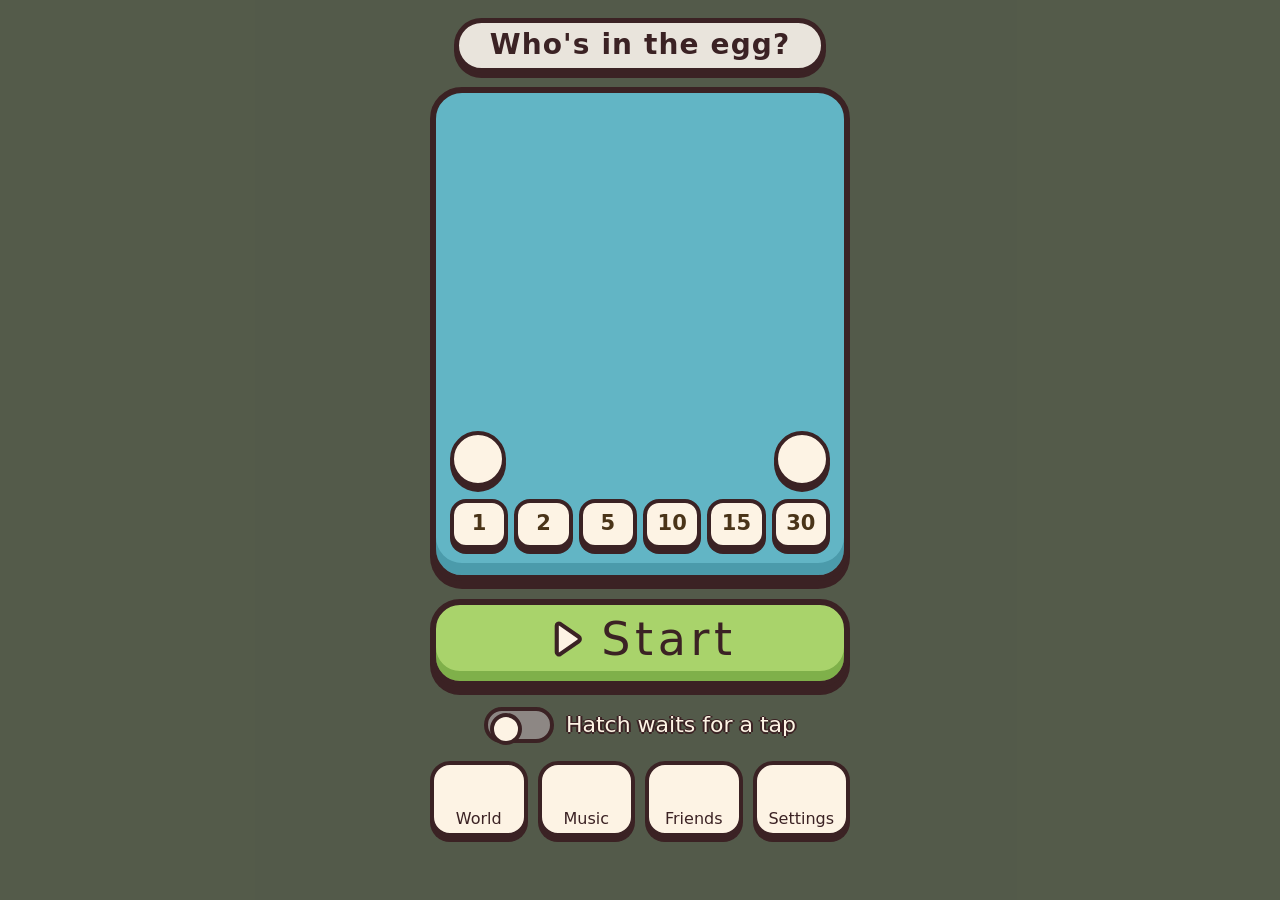
==== commit 2f810aa7: "Reimagine the setup screen: egg-timer dial, plain Start button, button fixes Setup - Replace the two" ====
--- a/index.html
+++ b/index.html
@@ -25,37 +25,29 @@
       <h1 class="pill title-pill">Who's in the egg?</h1>
 
       <div class="timer-box">
-        <div class="perch" aria-hidden="true">
-          <svg class="perch-egg" viewBox="-110 -205 220 225"></svg>
+        <!-- the egg-timer dial: twist the ring to set minutes -->
+        <div class="dial-wrap">
+          <svg class="dial" id="dial" viewBox="-170 -170 340 340" role="slider" tabindex="0"
+               aria-label="Timer length" aria-valuemin="15" aria-valuemax="3600" aria-valuenow="300" aria-valuetext="5 minutes"></svg>
+          <button class="step-btn step-minus" id="step-minus" aria-label="Less time" data-icon="minus"></button>
+          <button class="step-btn step-plus" id="step-plus" aria-label="More time" data-icon="plus"></button>
         </div>
-        <div class="sprout sprout-tl" aria-hidden="true"></div>
-        <div class="sprout sprout-tr" aria-hidden="true"></div>
-        <div class="sprout sprout-br" aria-hidden="true"></div>
-
-        <div class="dials">
-          <button class="dial" id="dial-min" aria-label="Minutes"><span>05</span></button>
-          <div class="colon" aria-hidden="true"><i></i><i></i></div>
-          <button class="dial" id="dial-sec" aria-label="Seconds — tap to change"><span>00</span></button>
+        <div class="presets" role="group" aria-label="Quick times, in minutes">
+          <button data-min="1">1</button><button data-min="2">2</button><button data-min="5">5</button>
+          <button data-min="10">10</button><button data-min="15">15</button><button data-min="30">30</button>
         </div>
-        <div class="label-tag" id="min-label">minutes</div>
-        <input type="range" id="min-slider" min="0" max="60" step="1" value="5" aria-label="Minutes">
-        <div class="presets" role="group" aria-label="Quick times">
-          <button data-min="1">1</button><button data-min="2">2</button><button data-min="5">5</button>
-          <button data-min="10">10</button><button data-min="15">15</button><button data-min="20">20</button><button data-min="30">30</button>
-        </div>
-        <div class="box-feet" aria-hidden="true"><i></i><i></i></div>
       </div>
 
-      <label class="toggle-row">
+      <button class="start-btn" id="start-btn">
+        <svg class="start-ico" viewBox="0 0 48 48" aria-hidden="true"><path d="M15 9.5 C15 7.5 17 6.5 18.7 7.5 L39 21.5 C40.6 22.6 40.6 25.4 39 26.5 L18.7 40.5 C17 41.5 15 40.5 15 38.5 Z"/></svg>
+        <span class="start-label">Start</span>
+      </button>
+
+      <label class="toggle-row setup-toggle">
         <input type="checkbox" id="quick-tap">
         <span class="switch" aria-hidden="true"></span>
         <span class="toggle-text" id="quick-tap-text">Hatch waits for a tap</span>
       </label>
-
-      <button class="planter" id="start-btn">
-        <span class="planter-sprouts" aria-hidden="true"><i></i><i></i></span>
-        <span class="planter-label">Start</span>
-      </button>
 
       <nav class="quick-icons" aria-label="Options">
         <button class="icon-btn" id="btn-world" aria-label="Choose world"><span class="ico" data-icon="tree"></span><small>World</small></button>
--- a/css/app.css
+++ b/css/app.css
@@ -70,48 +70,41 @@
   padding: calc(18px + var(--safe-t)) 0 calc(14px + var(--safe-b));
   gap: 14px;
 }
-.title-pill { font-size: 30px; margin: 0 0 120px; max-width: 100%; }
+.title-pill { font-size: 28px; margin: 0; max-width: 100%; }
 
 .timer-box {
   position: relative;
   width: 100%;
   background: var(--teal);
   border: 6px solid var(--out);
-  border-radius: 28px;
+  border-radius: 32px;
   box-shadow: 0 8px 0 var(--out), inset 0 -12px 0 var(--teal-dk);
-  padding: 26px 20px 30px;
-  display: flex; flex-direction: column; align-items: center; gap: 14px;
-}
-.perch { position: absolute; left: 50%; bottom: calc(100% - 22px); transform: translateX(-50%); width: 150px; height: 150px; pointer-events: none; }
-.perch-egg { width: 100%; height: 100%; overflow: visible; pointer-events: auto; cursor: pointer; }
-.box-feet { position: absolute; left: 0; right: 0; bottom: -30px; display: flex; justify-content: space-between; padding: 0 44px; z-index: -1; }
-.box-feet i { width: 34px; height: 26px; background: #9a5a3c; border: 5px solid var(--out); border-top: none; border-radius: 0 0 10px 10px; }
-
-.sprout { position: absolute; width: 44px; height: 30px; pointer-events: none; }
-.sprout::before, .sprout::after {
-  content: ''; position: absolute; width: 20px; height: 26px; background: var(--leaf);
-  border: 4px solid var(--out); border-radius: 0 100% 0 100%;
-}
-.sprout::before { left: 2px; bottom: 0; transform: rotate(-20deg); }
-.sprout::after { left: 20px; bottom: 4px; transform: rotate(40deg) scaleX(-1); border-radius: 0 100% 0 100%; }
-.sprout-tl { left: -20px; top: -26px; transform: rotate(-18deg); }
-.sprout-tr { right: -18px; top: -24px; transform: rotate(14deg) scaleX(-1); }
-.sprout-br { right: 18px; bottom: -22px; transform: rotate(160deg) scale(.8); }
-
-.dials { display: flex; align-items: center; justify-content: center; gap: 14px; }
-.dial {
-  width: clamp(96px, 30vw, 128px); aspect-ratio: 1; border-radius: 50%;
-  background: var(--cream);
-  border: 7px solid var(--gold);
-  box-shadow: 0 0 0 5px var(--out), 0 9px 0 4px var(--out), inset 0 -8px 0 rgba(0,0,0,.07);
-  display: grid; place-items: center; padding: 0;
-  transition: transform .12s;
-}
-.dial:active { transform: translateY(3px) scale(.97); }
-.dial span { font-family: var(--round); font-weight: 700; font-size: clamp(44px, 13vw, 62px); color: var(--ink); letter-spacing: -.02em; line-height: 1; padding-top: 4px; }
-.colon { display: flex; flex-direction: column; gap: 18px; }
-.colon i { width: 16px; height: 16px; background: var(--gold); border: 4px solid var(--out); border-radius: 4px; }
-.label-tag { font-family: var(--hand); font-size: 22px; background: var(--cream); border: 4px solid var(--out); border-radius: 12px; padding: 0 16px 2px; box-shadow: 0 4px 0 var(--out); margin-top: 6px; }
+  padding: 14px 14px 26px;
+  display: flex; flex-direction: column; align-items: center; gap: 12px;
+}
+
+/* the egg-timer dial: twist the ring, or use − / + in the corners */
+.dial-wrap { position: relative; width: 100%; aspect-ratio: 1; }
+.dial { display: block; width: 100%; height: 100%; overflow: visible; touch-action: none; cursor: grab; border-radius: 50%; }
+.dial.dragging { cursor: grabbing; }
+.dial:focus-visible { outline-offset: -2px; }
+.dial-fill { transition: stroke-dasharray .12s ease-out; }
+.dial-knob { transition: transform .12s ease-out; filter: drop-shadow(0 4px 0 rgba(59, 34, 36, .35)); }
+.dial.dragging .dial-fill, .dial.dragging .dial-knob { transition: none; }
+.dial-time {
+  font-family: var(--round); font-weight: 700; font-size: 60px; letter-spacing: -.01em;
+  font-variant-numeric: tabular-nums; fill: var(--ink); pointer-events: none;
+  transform-box: fill-box; transform-origin: center;
+}
+.step-btn {
+  position: absolute; bottom: 0; width: 56px; height: 56px; border-radius: 50%; padding: 0;
+  background: var(--cream); border: 4px solid var(--out); box-shadow: 0 5px 0 var(--out);
+  display: grid; place-items: center; touch-action: none;
+  transition: transform .08s, box-shadow .08s, opacity .15s;
+}
+.step-btn svg { width: 34px; height: 34px; display: block; }
+.step-minus { left: 0; } .step-plus { right: 0; }
+.step-btn:disabled { opacity: .45; cursor: default; }
 
 input[type=range] {
   -webkit-appearance: none; appearance: none; width: 92%; height: 22px; border-radius: 99px;
@@ -125,57 +118,62 @@
 }
 input[type=range]::-moz-range-thumb { width: 22px; height: 38px; border-radius: 10px; background: #8a5a3b; border: 5px solid var(--out); cursor: grab; }
 
-.presets { display: flex; flex-wrap: wrap; justify-content: center; gap: 5px; }
+.presets { display: flex; gap: 6px; width: 100%; }
 .presets button {
-  font-family: var(--round); font-weight: 600; font-size: 16px; min-width: 38px; height: 38px; padding: 0 4px; border-radius: 12px;
-  background: var(--cream); border: 4px solid var(--out); box-shadow: 0 4px 0 var(--out);
+  flex: 1; min-width: 0; height: 50px; padding: 0 0 2px; border-radius: 16px;
+  font-family: var(--round); font-weight: 700; font-size: 21px; color: var(--ink);
+  background: var(--cream); border: 4px solid var(--out); box-shadow: 0 5px 0 var(--out);
+  transition: transform .08s, box-shadow .08s, background-color .15s;
+}
+.presets button.on { background: var(--gold); }
+
+/* every chunky button sinks onto its shadow when pressed */
+.presets button:active, .icon-btn:active, .start-btn:active, .round-btn:active, .opt:active, .step-btn:not(:disabled):active,
+.tray-btns button:active, .scene-card:active, .sheet-close:active, .tray-close:active, .icon-row button:active, .photo-add:active {
+  transform: translateY(3px); box-shadow: 0 1px 0 var(--out);
+}
+
+.start-btn {
+  width: 100%; height: 88px; margin-top: 4px; padding: 0 0 8px;
+  display: flex; align-items: center; justify-content: center; gap: 14px;
+  background: var(--leaf); border: 6px solid var(--out); border-radius: 30px;
+  box-shadow: 0 8px 0 var(--out), inset 0 -10px 0 var(--leaf-dk);
   transition: transform .08s, box-shadow .08s;
 }
-.presets button.on { background: var(--gold); }
-.presets button:active, .icon-btn:active, .planter:active, .round-btn:active, .opt:active { transform: translateY(3px); box-shadow: 0 1px 0 var(--out); }
-
-.toggle-row { display: flex; align-items: center; gap: 12px; margin-top: 22px; cursor: pointer; }
+.start-btn:active { transform: translateY(5px); box-shadow: 0 3px 0 var(--out), inset 0 -10px 0 var(--leaf-dk); }
+.start-ico { width: 44px; height: 44px; flex: none; }
+.start-ico path { fill: var(--cream); stroke: var(--out); stroke-width: 4.5; stroke-linejoin: round; }
+.start-label { font-family: var(--hand); font-size: 46px; letter-spacing: .1em; line-height: 1; }
+
+.toggle-row { display: flex; align-items: center; gap: 12px; cursor: pointer; }
 .toggle-row input { position: absolute; opacity: 0; pointer-events: none; }
+.setup-toggle { min-height: 44px; margin-top: 2px; }
 .switch { position: relative; width: 70px; height: 36px; border-radius: 99px; background: #8d8784; border: 4px solid var(--out); flex: none; transition: background .2s; }
 .switch::after { content: ''; position: absolute; top: 2px; left: 2px; width: 24px; height: 24px; border-radius: 50%; background: var(--cream); border: 4px solid var(--out); transition: transform .2s cubic-bezier(.4,1.6,.6,1); }
 input:checked + .switch { background: var(--leaf-dk); }
 input:checked + .switch::after { transform: translateX(34px); }
+input:focus-visible + .switch { outline: 4px solid #fff; outline-offset: 3px; }
 .toggle-text { font-family: var(--hand); font-size: 22px; color: var(--cream); text-shadow: 0 2px 0 var(--out), 0 -1px 0 var(--out), 2px 0 0 var(--out), -2px 0 0 var(--out); }
 
-.planter {
-  position: relative; margin-top: 22px;
-  width: min(74%, 300px); height: 96px;
-  background: var(--clay); border: 6px solid var(--out); border-radius: 12px 12px 18px 18px;
-  box-shadow: 0 7px 0 var(--out), inset 0 -10px 0 var(--clay-dk);
-  display: grid; place-items: center; padding: 0;
-  clip-path: none;
+.quick-icons { display: flex; gap: 10px; width: 100%; }
+.icon-btn {
+  flex: 1; min-width: 0; height: 76px; border-radius: 20px; background: var(--cream); border: 4px solid var(--out); box-shadow: 0 5px 0 var(--out);
+  display: flex; flex-direction: column; align-items: center; justify-content: center; gap: 0; padding: 0;
   transition: transform .08s, box-shadow .08s;
 }
-.planter::before { content: ''; position: absolute; left: -12px; right: -12px; top: -6px; height: 22px; background: var(--clay); border: 6px solid var(--out); border-radius: 10px; box-shadow: inset 0 -6px 0 var(--clay-dk); }
-.planter-label {
-  position: relative; top: 8px;
-  font-family: var(--hand); font-size: 40px; letter-spacing: .12em; padding: 0 26px 2px;
-  background: var(--cream); border: 4px solid var(--out); border-radius: 8px;
-}
-.planter-label::before, .planter-label::after { content: ''; position: absolute; width: 18px; height: 8px; background: #cfd6dc; border: 3px solid var(--out); top: -6px; }
-.planter-label::before { left: -10px; transform: rotate(-40deg); }
-.planter-label::after { right: -10px; transform: rotate(40deg); }
-.planter-sprouts { position: absolute; top: -42px; left: 0; right: 0; height: 40px; pointer-events: none; }
-.planter-sprouts i { position: absolute; bottom: 0; width: 54px; height: 40px; }
-.planter-sprouts i:first-child { left: 18%; } .planter-sprouts i:last-child { right: 16%; }
-.planter-sprouts i::before, .planter-sprouts i::after { content: ''; position: absolute; bottom: 0; width: 22px; height: 30px; background: var(--leaf); border: 4px solid var(--out); border-radius: 0 100% 0 100%; transform-origin: bottom; animation: sprout-sway 3s ease-in-out infinite; }
-.planter-sprouts i::before { left: 4px; transform: rotate(-28deg); }
-.planter-sprouts i::after { left: 24px; transform: rotate(28deg) scaleX(-1); animation-delay: -1.5s; }
-@keyframes sprout-sway { 50% { rotate: 6deg; } }
-
-.quick-icons { display: flex; gap: 12px; margin-top: 10px; }
-.icon-btn {
-  width: 76px; height: 72px; border-radius: 18px; background: var(--cream); border: 4px solid var(--out); box-shadow: 0 5px 0 var(--out);
-  display: flex; flex-direction: column; align-items: center; justify-content: center; gap: 0; padding: 0;
-}
-.icon-btn .ico { width: 36px; height: 36px; margin-bottom: 1px; }
+.icon-btn .ico { width: 38px; height: 38px; margin-bottom: 1px; }
 .icon-btn .ico svg { width: 100%; height: 100%; display: block; }
-.icon-btn small { font-family: var(--hand); font-size: 15px; }
+.icon-btn small { font-family: var(--hand); font-size: 16px; }
+
+/* short, wide screens: dial on the left, everything else beside it */
+@media (orientation: landscape) and (max-height: 620px) {
+  .setup-inner {
+    width: 700px; display: grid; grid-template-columns: 340px 1fr; column-gap: 30px; row-gap: 14px;
+    align-items: center; justify-items: center;
+  }
+  .timer-box { grid-column: 1; grid-row: 1 / span 4; }
+  .title-pill, .start-btn, .setup-toggle, .quick-icons { grid-column: 2; }
+}
 
 /* drawn icons (js/icons.js) */
 .gc-ico { overflow: visible; }
@@ -200,6 +198,8 @@
   pointer-events: none; white-space: nowrap;
 }
 .time-pill.hide { display: none; }
+.time-pill.paused { animation: pill-paused 1.8s ease-in-out infinite; }
+@keyframes pill-paused { 50% { opacity: .5; } }
 .tap-hint { position: absolute; left: 0; top: 0; width: 64px; height: 64px; pointer-events: none; opacity: 0; filter: drop-shadow(0 3px 0 var(--out)); }
 .tap-hint svg { width: 100%; height: 100%; }
 .tap-hint.show { opacity: 1; animation: tap-bob 1.1s ease-in-out infinite; }
@@ -216,13 +216,14 @@
 .hold-ring circle { fill: none; stroke: var(--gold); stroke-width: 5; stroke-linecap: round; stroke-dasharray: 0 1; opacity: 0; transition: stroke-dasharray .2s, opacity .2s; }
 .holding .hold-ring circle { opacity: 1; stroke-dasharray: 1 1; transition: stroke-dasharray var(--hold) linear; }
 .lock-tip {
-  position: absolute; left: 86px; bottom: calc(26px + var(--safe-b)); font-family: var(--hand); font-size: 18px; color: var(--cream);
-  background: rgba(59, 34, 36, .82); padding: 4px 12px; border-radius: 10px; opacity: 0; transform: translateX(-8px); transition: .25s; pointer-events: none;
+  /* sits above the lock so it never hides behind the on-screen − / + / pause buttons */
+  position: absolute; left: 14px; bottom: calc(88px + var(--safe-b)); font-family: var(--hand); font-size: 19px; color: var(--cream);
+  background: rgba(59, 34, 36, .88); padding: 5px 13px 6px; border-radius: 12px; opacity: 0; transform: translateY(8px); transition: .25s; pointer-events: none;
 }
 .lock-tip.show { opacity: 1; transform: none; }
 
 .kid-controls { position: absolute; right: 16px; bottom: calc(16px + var(--safe-b)); display: flex; gap: 10px; }
-.round-btn { width: 60px; height: 60px; border-radius: 50%; background: var(--cream); border: 4px solid var(--out); box-shadow: 0 4px 0 var(--out); font-weight: 700; font-size: 20px; padding: 0; display: grid; place-items: center; }
+.round-btn { width: 62px; height: 62px; border-radius: 50%; background: var(--cream); border: 4px solid var(--out); box-shadow: 0 4px 0 var(--out); font-weight: 700; font-size: 21px; padding: 0; display: grid; place-items: center; transition: transform .08s, box-shadow .08s; }
 .round-btn svg { width: 30px; height: 30px; }
 .kid-controls .hidden { display: none; }
 
@@ -256,32 +257,35 @@
   padding: 14px 16px 18px; z-index: 5;
 }
 .tray.show { transform: translate(-50%, 0); }
-.tray-title { font-family: var(--hand); font-size: 22px; text-align: center; margin-bottom: 10px; }
+.tray-title { font-family: var(--hand); font-size: 22px; text-align: center; margin: 4px 0 14px; }
 .tray-btns { display: grid; grid-template-columns: repeat(3, 1fr); gap: 10px; }
 .tray-btns button {
   height: 74px; border-radius: 16px; background: var(--cream); border: 4px solid var(--out); box-shadow: 0 4px 0 var(--out);
   display: flex; flex-direction: column; align-items: center; justify-content: center; font-family: var(--hand); font-size: 17px; line-height: 1;
+  transition: transform .08s, box-shadow .08s;
 }
 .tray-btns button span { font-family: var(--round); font-weight: 700; font-size: 24px; margin-bottom: 4px; height: 30px; display: grid; place-items: center; }
 .tray-btns button span svg { width: 30px; height: 30px; display: block; }
 .tray-btns button.danger { background: #f6c9bd; }
 .tray-btns button[hidden] { display: none; }
-.tray-close { position: absolute; right: 10px; top: 8px; width: 40px; height: 40px; border-radius: 50%; border: 3px solid var(--out); background: var(--cream); padding: 0; display: grid; place-items: center; }
+.tray-close { position: absolute; right: 8px; top: 6px; width: 46px; height: 46px; border-radius: 50%; border: 4px solid var(--out); box-shadow: 0 3px 0 var(--out); background: var(--cream); padding: 0; display: grid; place-items: center; }
 .tray-close svg, .sheet-close svg { width: 60%; height: 60%; }
 
 /* =============================================================== SHEETS */
 .sheet-backdrop { position: fixed; inset: 0; background: rgba(40, 30, 30, .5); opacity: 0; pointer-events: none; transition: opacity .3s; z-index: 10; }
 .sheet-backdrop.show { opacity: 1; pointer-events: auto; }
 .sheet {
-  position: fixed; left: 50%; bottom: 0; width: min(100vw, 620px); max-height: 92vh; height: 92vh;
+  position: fixed; left: 50%; bottom: 0; width: min(100vw, 620px); height: 92vh; height: 92dvh;
   transform: translate(-50%, 105%); transition: transform .38s cubic-bezier(.3,1.1,.5,1);
   background: var(--paper); border: 5px solid var(--out); border-bottom: none; border-radius: 30px 30px 0 0;
   z-index: 11; display: flex; flex-direction: column; -webkit-user-select: text; user-select: text;
 }
 .sheet.show { transform: translate(-50%, 0); }
+/* the white focus ring disappears on the paper-coloured sheet and tray */
+.sheet :focus-visible, .tray :focus-visible { outline-color: var(--teal-dk); }
 .sheet header { display: flex; align-items: center; justify-content: space-between; padding: 16px 20px 8px; }
 .sheet h2 { font-family: var(--hand); font-weight: 400; font-size: 32px; margin: 0; }
-.sheet-close { width: 46px; height: 46px; border-radius: 50%; border: 4px solid var(--out); background: var(--cream); box-shadow: 0 3px 0 var(--out); padding: 0; display: grid; place-items: center; }
+.sheet-close { flex: none; width: 48px; height: 48px; border-radius: 50%; border: 4px solid var(--out); background: var(--cream); box-shadow: 0 3px 0 var(--out); padding: 0; display: grid; place-items: center; }
 .sheet-body { overflow-y: auto; padding: 0 20px calc(30px + var(--safe-b)); -webkit-overflow-scrolling: touch; }
 .sec { margin: 14px 0 24px; }
 .sec h3 { font-family: var(--hand); font-weight: 400; font-size: 24px; margin: 0 0 4px; }
@@ -291,10 +295,10 @@
 .opt {
   display: inline-flex; align-items: center; gap: 6px; min-height: 44px; padding: 6px 14px; border-radius: 14px;
   background: var(--cream); border: 4px solid var(--out); box-shadow: 0 4px 0 var(--out); font-weight: 600; font-size: 15px;
+  transition: transform .08s, box-shadow .08s;
 }
 .opt.on { background: var(--gold); }
 .opt svg { width: 26px; height: 26px; flex: none; margin-left: -4px; }
-.opt .play { margin-left: 4px; width: 28px; height: 28px; border-radius: 50%; border: 3px solid var(--out); background: #fff; font-size: 11px; display: grid; place-items: center; }
 .row { display: flex; align-items: center; justify-content: space-between; gap: 12px; padding: 10px 0; border-bottom: 2px dashed rgba(59,34,36,.18); }
 .row:last-child { border-bottom: none; }
 .row label { font-weight: 600; }
@@ -304,7 +308,7 @@
 .sheet input[type=text] { font: inherit; font-size: 17px; padding: 8px 12px; border: 4px solid var(--out); border-radius: 12px; background: var(--cream); width: 100%; }
 
 .scene-grid { display: grid; grid-template-columns: repeat(auto-fill, minmax(104px, 1fr)); gap: 10px; }
-.scene-card { padding: 0; border: 4px solid var(--out); border-radius: 16px; overflow: hidden; background: var(--cream); box-shadow: 0 4px 0 var(--out); text-align: center; }
+.scene-card { transition: transform .08s, box-shadow .08s; padding: 0; border: 4px solid var(--out); border-radius: 16px; overflow: hidden; background: var(--cream); box-shadow: 0 4px 0 var(--out); text-align: center; }
 .scene-card svg { display: block; width: 100%; aspect-ratio: 5 / 5; }
 .scene-card span { display: block; font-family: var(--hand); font-size: 15px; padding: 2px 4px 5px; }
 .scene-card.on { outline: 5px solid var(--gold); outline-offset: 2px; }
@@ -313,15 +317,16 @@
 
 .style-preview { display: block; width: 100%; max-width: 360px; margin: 12px auto 0; background: #9fcdc4; border: 4px solid var(--out); border-radius: 18px; cursor: pointer; }
 .photo-grid { display: flex; flex-wrap: wrap; gap: 10px; }
-.photo { position: relative; width: 78px; height: 78px; border-radius: 50%; border: 4px solid var(--out); overflow: hidden; background: #ddd; }
-.photo img { width: 100%; height: 100%; object-fit: cover; }
-.photo button { position: absolute; right: -2px; top: -2px; width: 28px; height: 28px; border-radius: 50%; border: 3px solid var(--out); background: #fff; padding: 0; display: grid; place-items: center; }
+.photo { position: relative; width: 78px; height: 78px; border-radius: 50%; border: 4px solid var(--out); background: #ddd; }
+.photo img { display: block; width: 100%; height: 100%; object-fit: cover; border-radius: 50%; }
+.photo button::after { content: ''; position: absolute; inset: -9px; }
+.photo button { position: absolute; right: -10px; top: -10px; width: 34px; height: 34px; border-radius: 50%; border: 3px solid var(--out); background: #fff; padding: 0; display: grid; place-items: center; }
 .photo button svg { width: 70%; height: 70%; }
 .photo-add { width: 78px; height: 78px; border-radius: 50%; border: 4px dashed var(--out); background: transparent; display: grid; place-items: center; }
 .photo-add svg { width: 34px; height: 34px; }
 
 .icon-row { display: flex; flex-wrap: wrap; gap: 6px; margin-top: 8px; }
-.icon-row button { width: 46px; height: 46px; border-radius: 12px; border: 3px solid var(--out); background: var(--cream); padding: 0; display: grid; place-items: center; }
+.icon-row button { width: 48px; height: 48px; border-radius: 12px; border: 3px solid var(--out); background: var(--cream); padding: 0; display: grid; place-items: center; }
 .icon-row button svg { width: 34px; height: 34px; }
 .icon-row button.on { background: var(--gold); }
 
@@ -332,7 +337,6 @@
 .book-card.unseen svg { filter: brightness(0) opacity(.18); }
 .book-card.unseen span { opacity: .45; }
 .book-card b { position: absolute; top: 4px; right: 6px; font-size: 12px; background: var(--gold); border: 2px solid var(--out); border-radius: 99px; padding: 0 6px; }
-.book-progress { font-family: var(--hand); font-size: 20px; margin: 0 0 12px; }
 
 .noscript { position: fixed; inset: 0; display: grid; place-items: center; color: #fff; font-size: 20px; }
 
@@ -449,6 +453,8 @@
 
 @media (prefers-reduced-motion: reduce) {
   .particles, .tap-hint.show { animation: none !important; }
+  .time-pill.paused { animation: none; opacity: .6; }
+  .dial-fill, .dial-knob { transition: none; }
   .particles { display: none; }
   .sway, .sea-sway, .bob, .drift, .swim, .flutter, .glide, .scuttle, .idle .c-squash, .egg-wobble { animation: none !important; }
 }
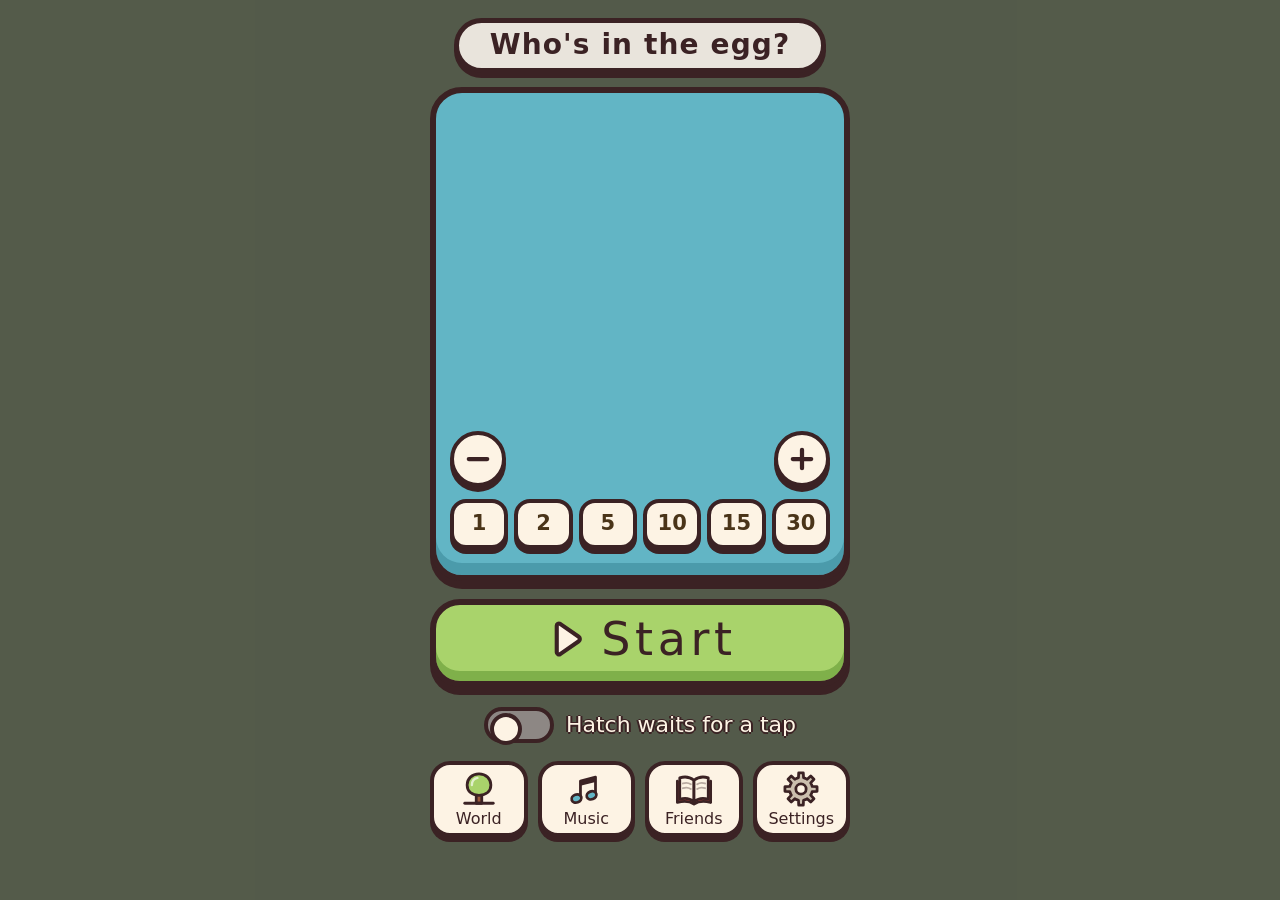
==== commit 9e02873b: "Add animal bands: celebration songs with a full band and animal voices Three new hatching tunes, all" ====
--- a/index.html
+++ b/index.html
@@ -121,6 +121,7 @@
   <script src="js/hatch/crumble.js"></script>
   <script src="js/scenes.js"></script>
   <script src="js/audio.js"></script>
+  <script src="js/band.js"></script>
   <script src="js/store.js"></script>
   <script src="js/app.js"></script>
 </body>
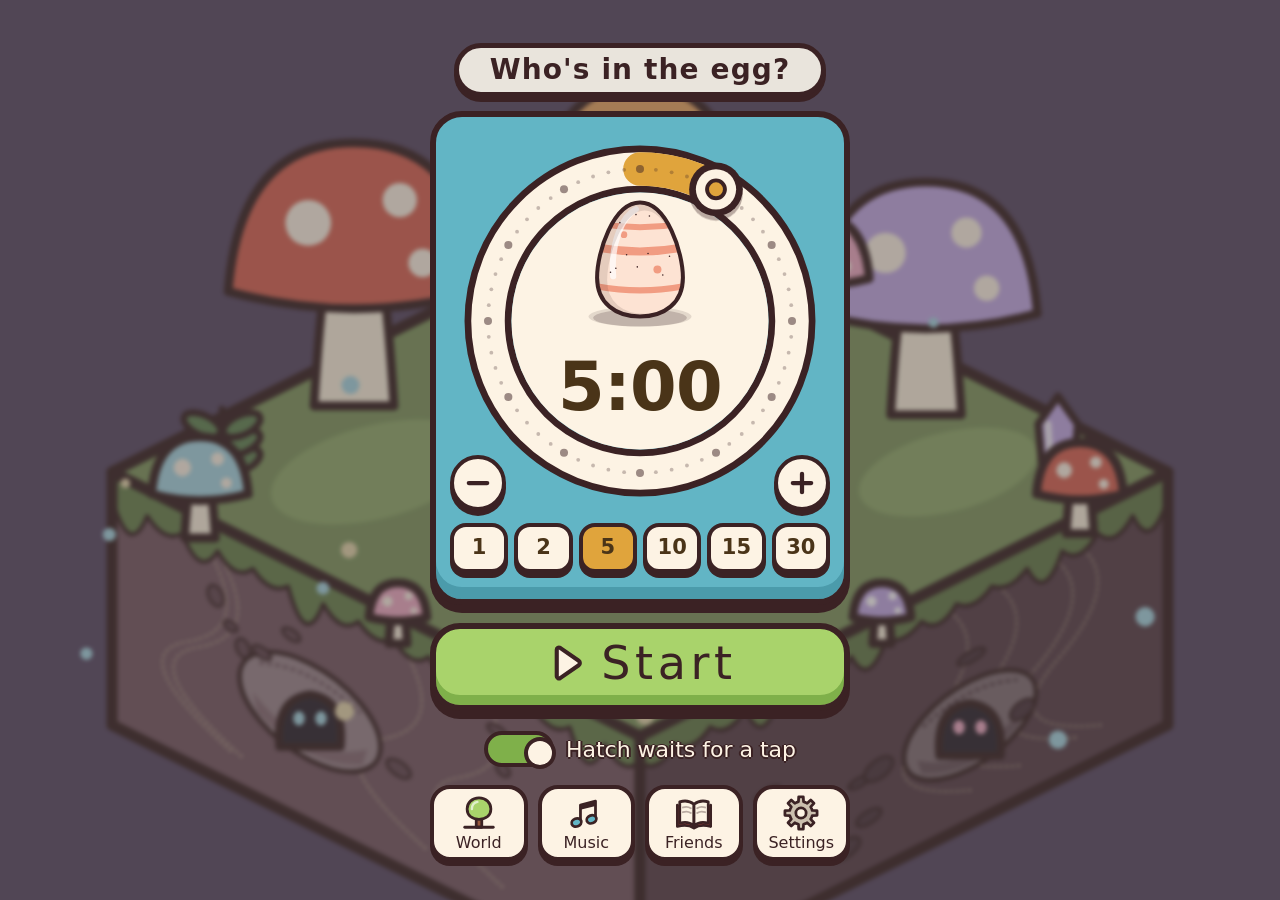
==== commit 8e30287b: "Add content packs: friends, worlds and sounds that plug in without core edits js/packs.js registers " ====
--- a/index.html
+++ b/index.html
@@ -120,8 +120,13 @@
   <script src="js/hatch/boom.js"></script>
   <script src="js/hatch/crumble.js"></script>
   <script src="js/scenes.js"></script>
+  <script src="js/samples.js"></script>
   <script src="js/audio.js"></script>
   <script src="js/band.js"></script>
+  <script src="js/karaoke.js"></script>
+  <script src="js/packs.js"></script>
+  <script src="js/packs/aussie.js"></script>
+  <script src="js/packs/christmas.js"></script>
   <script src="js/store.js"></script>
   <script src="js/app.js"></script>
 </body>
